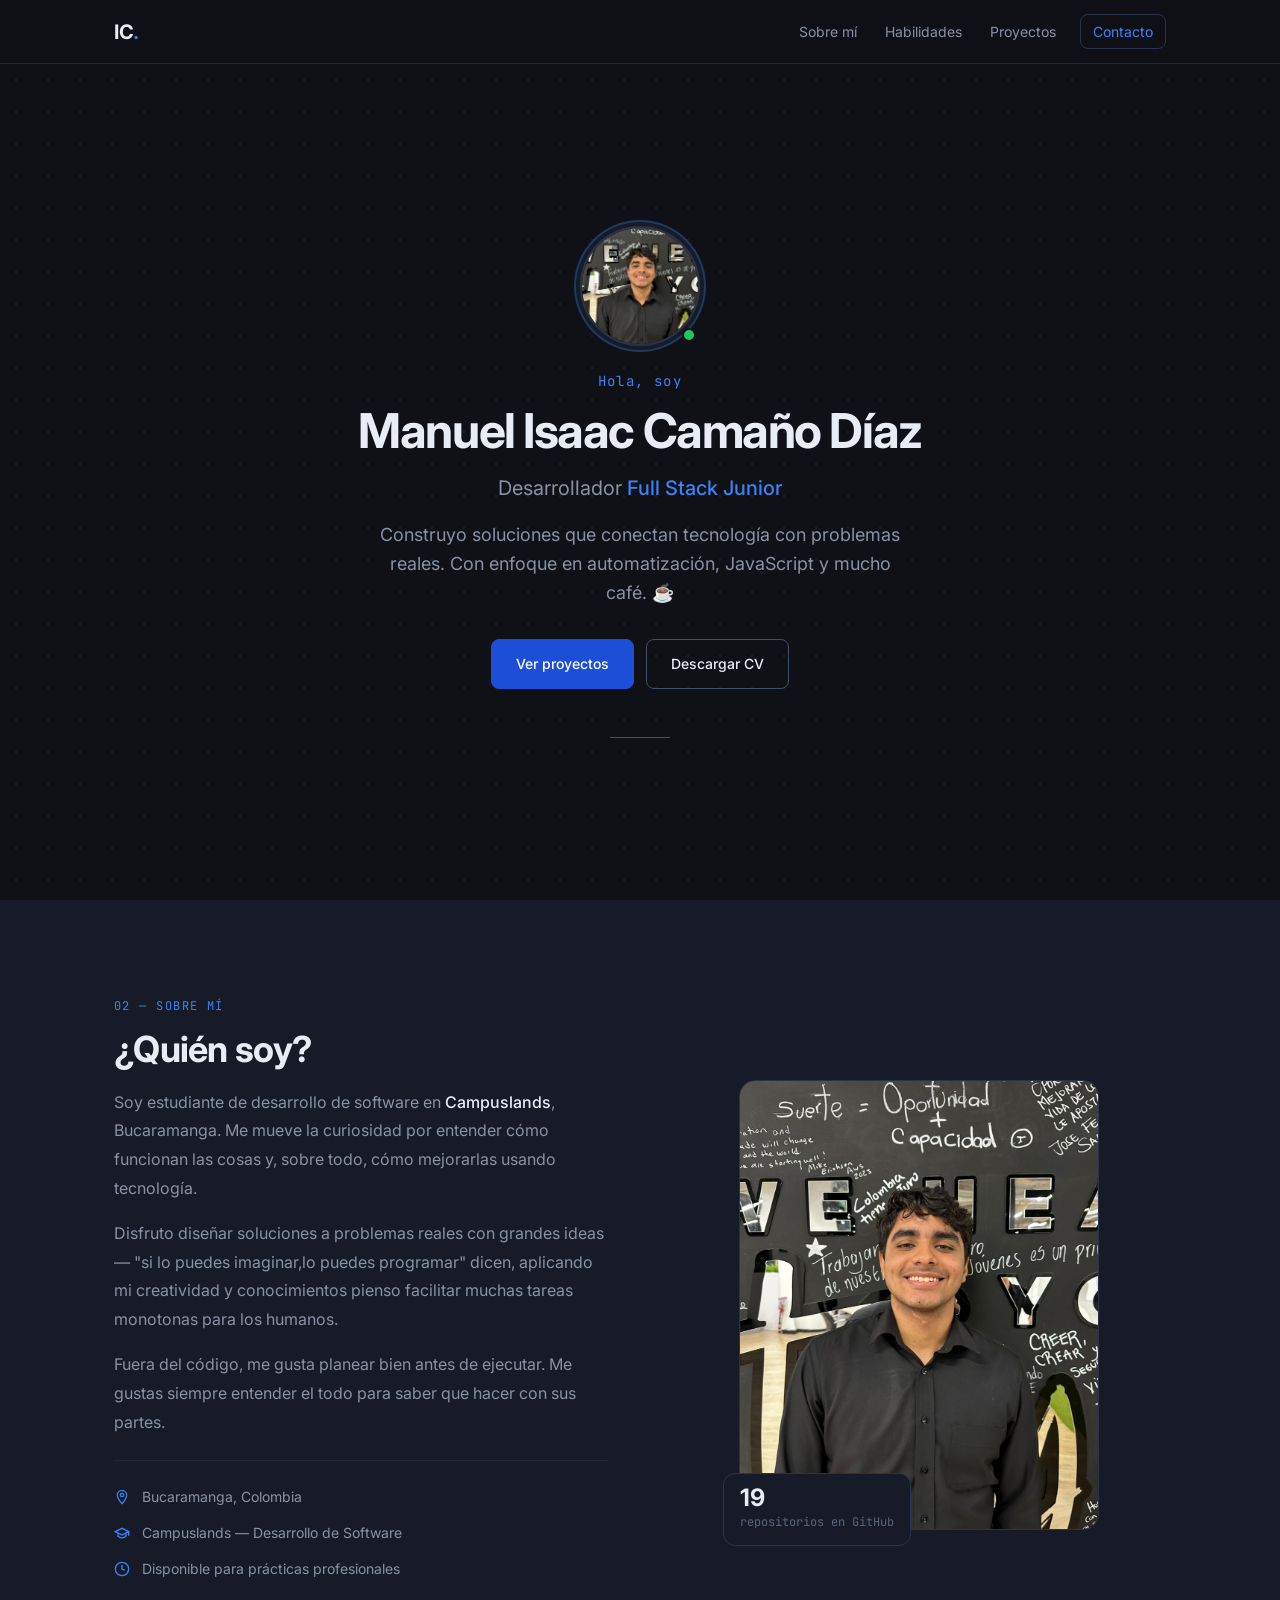
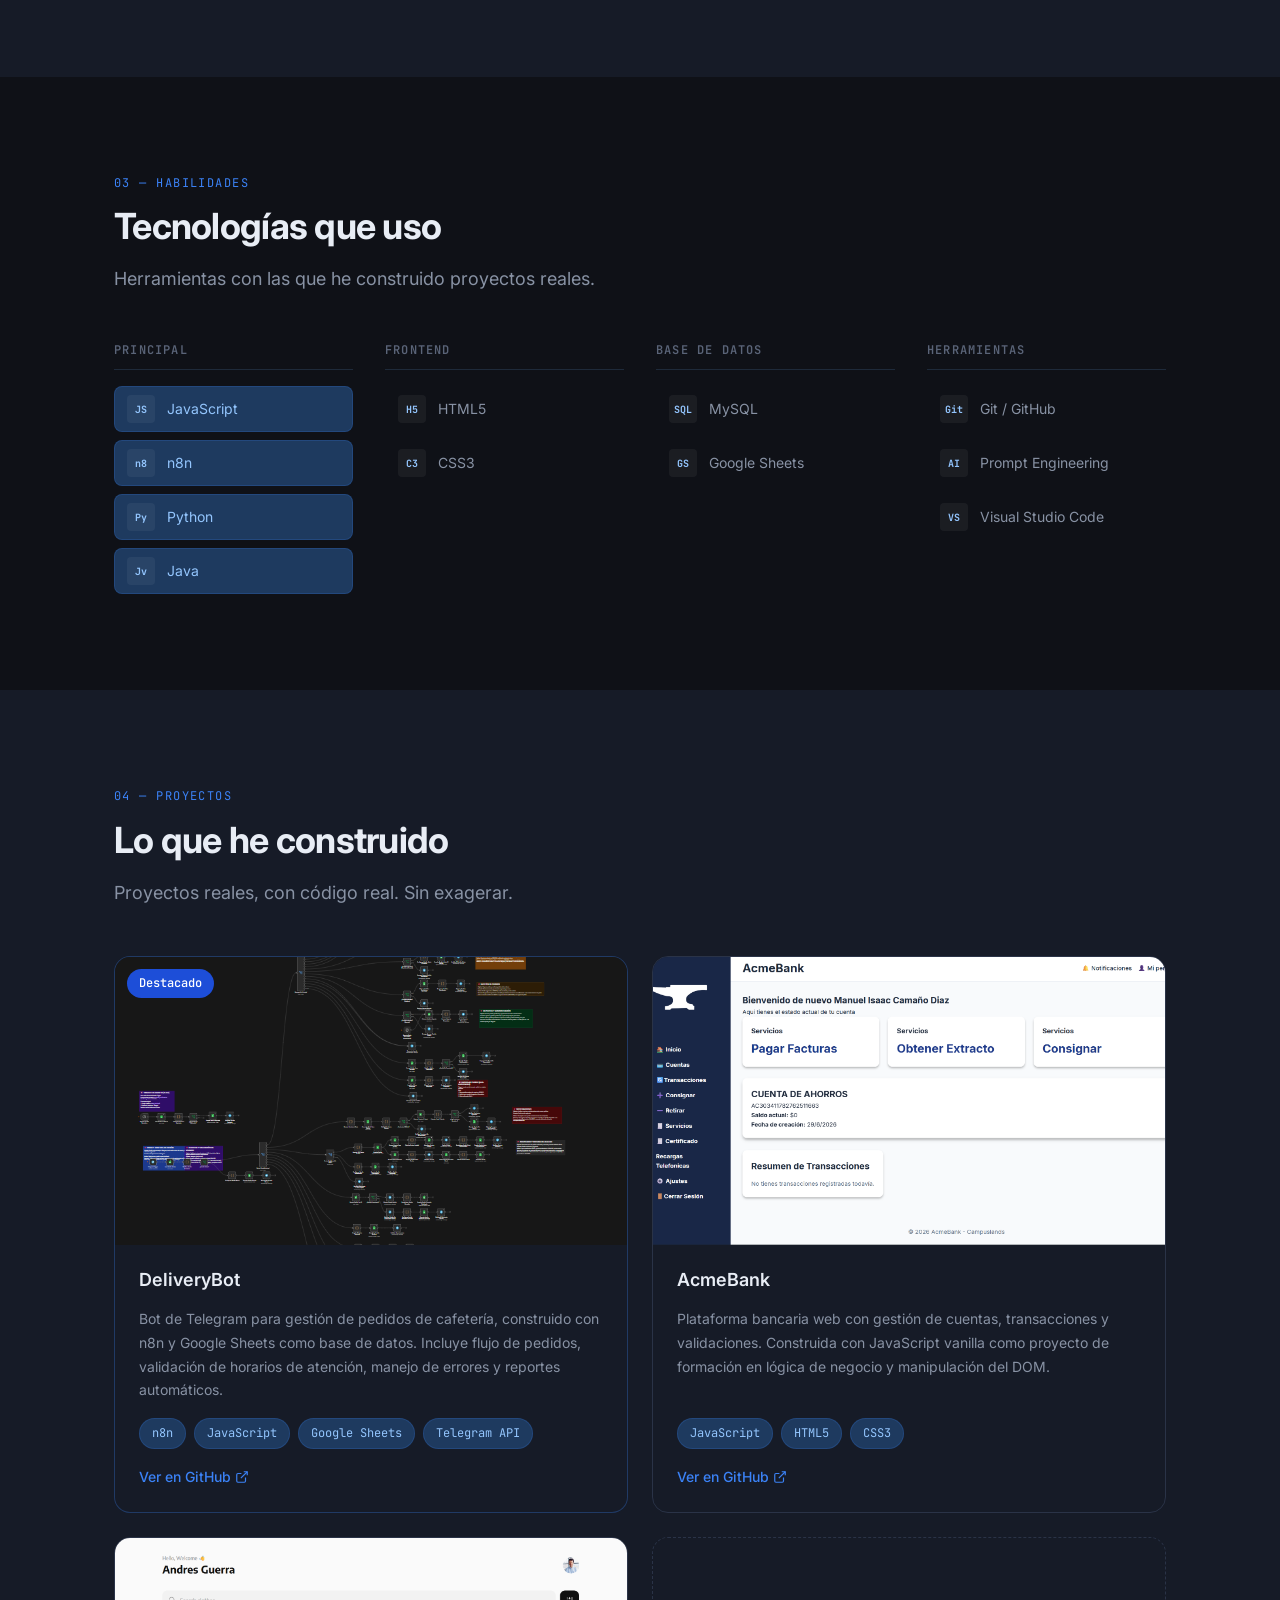
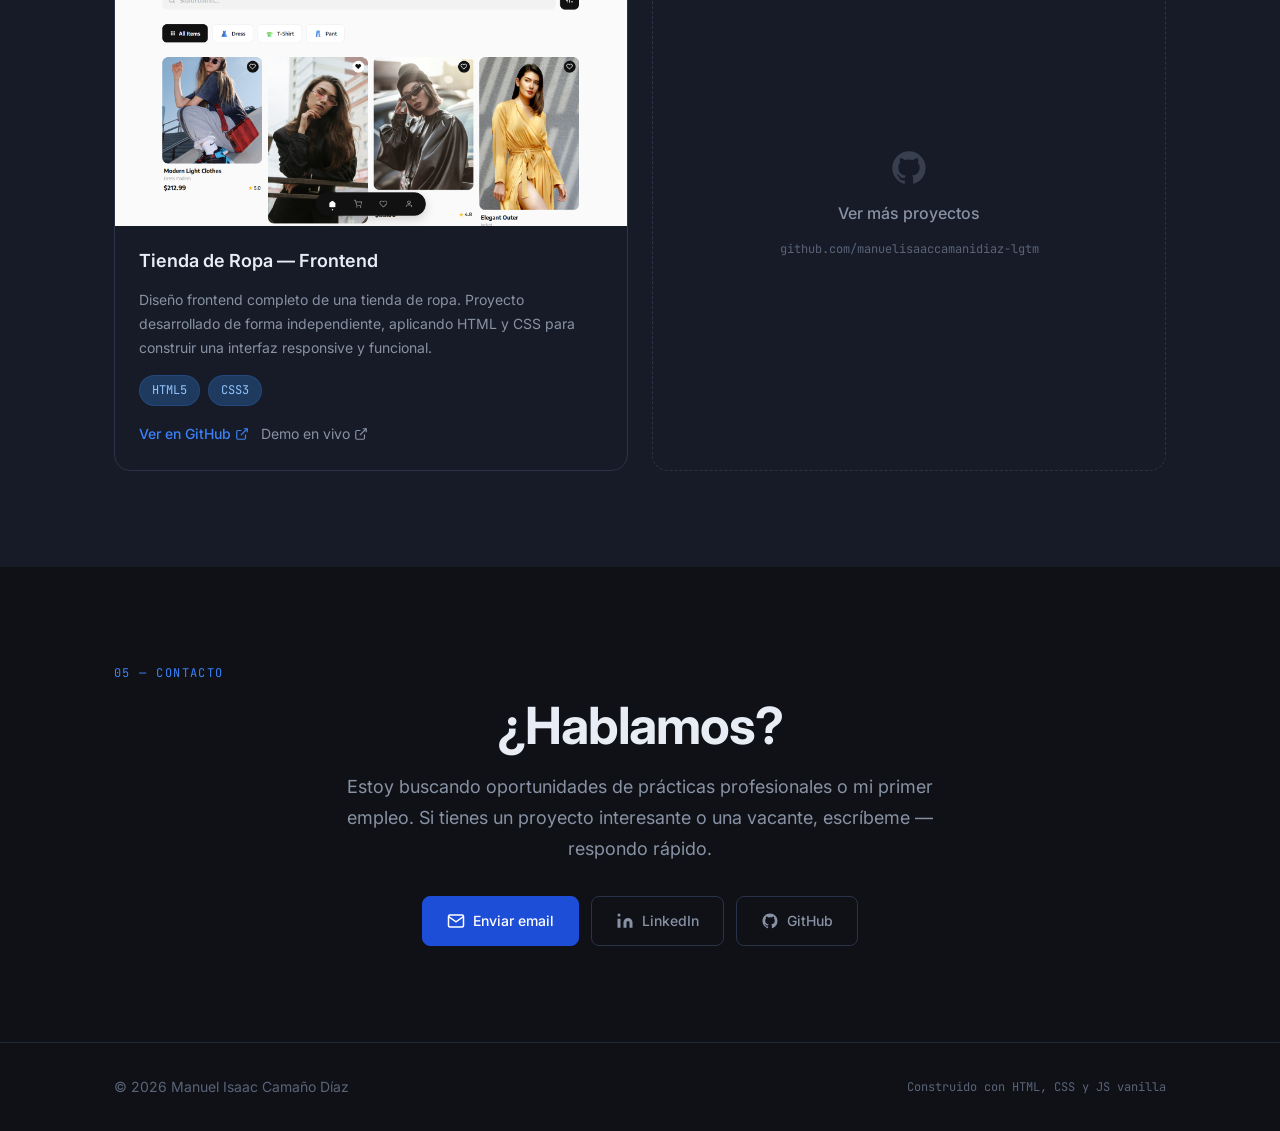
==== index.html @ af513202 "refactor: :art: arregle la estructura para poner el github pages saque todas las carpetas de la carp" ====
<!DOCTYPE html>
<html lang="es">

<head>
  <meta charset="UTF-8" />
  <meta name="viewport" content="width=device-width, initial-scale=1.0" />

  <!-- ============================================================
    SEO BÁSICO — Ayuda a que Google te encuentre y muestre bien
    📝 REEMPLAZA: ajusta título, descripción y palabras clave
  ============================================================ -->
  <title>Manuel Isaac Camaño Díaz — Desarrollador Full Stack Junior</title>
  <meta name="description" content="Portafolio de Manuel Isaac Camaño Díaz, desarrollador Full Stack Junior con enfoque en automatización, JavaScript y n8n." />
  <meta name="keywords" content="desarrollador, full stack, junior, javascript, n8n, python, automatización, Colombia" />
  <meta name="author" content="Manuel Isaac Camaño Díaz" />

  <!-- ============================================================
    OPEN GRAPH — Cómo se ve el enlace cuando lo compartes en
    LinkedIn, WhatsApp, Twitter, etc.
    📸 REEMPLAZA: sube una imagen de 1200x630px a assets/img/
  ============================================================ -->
  <meta property="og:title" content="Manuel Isaac Camaño Díaz — Desarrollador Full Stack Junior" />
  <meta property="og:description" content="Portafolio de Isaac Camaño, desarrollador con enfoque en automatización e IA." />
  <meta property="og:image" content="assets/img/og-preview.jpg" />
  <meta property="og:type" content="website" />

  <!-- ============================================================
    TIPOGRAFÍAS — Se cargan desde Google Fonts (requiere internet)
    Inter: tipografía principal limpia y moderna
    JetBrains Mono: para etiquetas de tecnologías y código
  ============================================================ -->
  <link rel="preconnect" href="https://fonts.googleapis.com" />
  <link rel="preconnect" href="https://fonts.gstatic.com" crossorigin />
  <link
    href="https://fonts.googleapis.com/css2?family=Inter:wght@400;500;600&family=JetBrains+Mono:wght@400;500&display=swap"
    rel="stylesheet"
  />

  <!-- Hoja de estilos principal (se crea en la Etapa 5) -->
  <link rel="stylesheet" href="css/styles.css" />

  <!-- ============================================================
    FAVICON — El ícono pequeño que aparece en la pestaña
    📸 REEMPLAZA: crea un favicon en https://favicon.io/
  ============================================================ -->
  <link rel="icon" type="image/png" href="assets/img/favicon.ico" />
</head>

<body>

  <!-- ============================================================
    NAVEGACIÓN PRINCIPAL
    - Fija en la parte superior mientras el usuario hace scroll
    - Logo con tus iniciales + enlaces a cada sección
    - El botón "Contacto" resalta en azul para llamar la atención
  ============================================================ -->
  <header class="navbar" role="banner">
    <nav class="navbar__inner" aria-label="Navegación principal">

      <!-- Logo: tus iniciales como marca personal -->
      <a href="#inicio" class="navbar__logo" aria-label="Volver al inicio">
        IC<span class="navbar__logo-dot">.</span>
      </a>

      <!-- Botón hamburguesa — visible solo en móvil -->
      <button
        class="navbar__toggle"
        aria-label="Abrir menú de navegación"
        aria-expanded="false"
        aria-controls="navbar-menu"
      >
        <span class="navbar__toggle-bar"></span>
        <span class="navbar__toggle-bar"></span>
        <span class="navbar__toggle-bar"></span>
      </button>

      <!-- Menú de navegación -->
      <ul class="navbar__menu" id="navbar-menu" role="list">
        <li><a href="#sobre-mi" class="navbar__link">Sobre mí</a></li>
        <li><a href="#habilidades" class="navbar__link">Habilidades</a></li>
        <li><a href="#proyectos" class="navbar__link">Proyectos</a></li>
        <li>
          <!-- Botón de contacto destacado -->
          <a href="#contacto" class="navbar__link navbar__link--cta">Contacto</a>
        </li>
      </ul>

    </nav>
  </header>

  <!-- ============================================================
    CONTENIDO PRINCIPAL
  ============================================================ -->
  <main id="inicio">

    <!-- ==========================================================
      SECCIÓN 1: HERO
      Primera impresión — el reclutador decide aquí si sigue leyendo
      Contiene: foto, nombre, rol, descripción breve y botones CTA
    ========================================================== -->
    <section class="hero" id="hero" aria-label="Presentación">
      <div class="container">

        <!-- Detalle decorativo de fondo (punto de grilla) -->
        <div class="hero__bg-grid" aria-hidden="true"></div>

        <div class="hero__content">

          <!-- Foto de perfil
               📸 REEMPLAZA: pon tu foto en assets/img/foto-perfil.jpg
               Recomendado: cuadrada, fondo neutro, mínimo 400x400px -->
          <div class="hero__avatar-wrapper">
            <img
              src="assets/img/foto-perfil.jpg"
              alt="Foto de perfil de Manuel Isaac Camaño Díaz"
              class="hero__avatar"
              width="120"
              height="120"
            />
            <!-- Indicador de disponibilidad (punto verde animado) -->
            <span class="hero__status" aria-label="Disponible para oportunidades"></span>
          </div>

          <!-- Saludo y nombre -->
          <p class="hero__greeting">Hola, soy</p>
          <h1 class="hero__name">Manuel Isaac Camaño Díaz</h1>

          <!-- Rol profesional con texto que cambia (animado en JS) -->
          <p class="hero__role">
            Desarrollador
            <!-- El span es el texto que rotará con JavaScript -->
            <span class="hero__role-highlight" id="role-text">Full Stack Junior</span>
          </p>

          <!-- Descripción breve — tu propuesta de valor en 2 líneas
               📝 REEMPLAZA: ajusta si quieres cambiar el mensaje -->
          <p class="hero__description">
            Construyo soluciones que conectan tecnología con problemas reales.
            Con enfoque en automatización, JavaScript y mucho café. ☕
          </p>

          <!-- Botones de acción principales -->
          <div class="hero__actions">

            <!-- CTA principal: lleva a la sección de proyectos -->
            <a href="#proyectos" class="btn btn--primary">
              Ver proyectos
            </a>

            <!-- CTA secundario: descarga el CV
                 📄 REEMPLAZA: exporta tu CV como PDF y ponlo en assets/cv/
                 Puedes crearlo gratis en https://www.canva.com/ -->
            <a
              href="assets/cv/isaac-camano-cv.pdf"
              class="btn btn--secondary"
              download
              aria-label="Descargar CV de Isaac Camaño en formato PDF"
            >
              Descargar CV
            </a>

          </div>

          <!-- Línea decorativa sutil debajo de los botones -->
          <div class="hero__divider" aria-hidden="true"></div>

        </div>

      </div>
    </section>

    <!-- ==========================================================
      SECCIÓN 2: SOBRE MÍ
      El humano detrás del código — breve, auténtico y sin exagerar
    ========================================================== -->
    <section class="section about" id="sobre-mi" aria-labelledby="about-title">
      <div class="container">

        <!-- Etiqueta de sección (número + nombre) -->
        <div class="section__eyebrow" aria-hidden="true">02 — sobre mí</div>

        <div class="about__grid">

          <!-- Columna izquierda: texto -->
          <div class="about__text">
            <h2 class="section__title" id="about-title">¿Quién soy?</h2>

            <!-- 📝 REEMPLAZA: escribe tu presentación personal aquí
                 Consejo: sé auténtico, no uses frases genéricas como
                 "apasionado por la tecnología". Cuenta algo real. -->
            <p class="about__paragraph">
              Soy estudiante de desarrollo de software en
              <strong>Campuslands</strong>, Bucaramanga. Me mueve la curiosidad
              por entender cómo funcionan las cosas y, sobre todo, cómo
              mejorarlas usando tecnología.
            </p>

            <p class="about__paragraph">
              Disfruto diseñar soluciones a problemas reales con 
              grandes ideas — "si lo puedes imaginar,lo puedes programar" dicen,
              aplicando mi creatividad y conocimientos pienso facilitar 
              muchas tareas monotonas para los humanos.
            </p>

            <p class="about__paragraph">
              Fuera del código, me gusta planear bien antes de ejecutar.
              Me gustas siempre entender el todo para saber que hacer con sus partes.
            </p>

            <!-- Datos rápidos: información visual y escaneable -->
            <ul class="about__facts" role="list" aria-label="Datos rápidos">
              <li class="about__fact">
                <!-- Ícono SVG inline: ubicación -->
                <svg width="16" height="16" viewBox="0 0 24 24" fill="none" stroke="currentColor" stroke-width="2" aria-hidden="true">
                  <path d="M12 2C8.13 2 5 5.13 5 9c0 5.25 7 13 7 13s7-7.75 7-13c0-3.87-3.13-7-7-7z"/>
                  <circle cx="12" cy="9" r="2.5"/>
                </svg>
                Bucaramanga, Colombia
              </li>
              <li class="about__fact">
                <!-- Ícono SVG inline: educación -->
                <svg width="16" height="16" viewBox="0 0 24 24" fill="none" stroke="currentColor" stroke-width="2" aria-hidden="true">
                  <path d="M22 10v6M2 10l10-5 10 5-10 5z"/>
                  <path d="M6 12v5c3 3 9 3 12 0v-5"/>
                </svg>
                Campuslands — Desarrollo de Software
              </li>
              <li class="about__fact">
                <!-- Ícono SVG inline: disponibilidad -->
                <svg width="16" height="16" viewBox="0 0 24 24" fill="none" stroke="currentColor" stroke-width="2" aria-hidden="true">
                  <circle cx="12" cy="12" r="10"/>
                  <path d="M12 6v6l4 2"/>
                </svg>
                Disponible para prácticas profesionales
              </li>
            </ul>
          </div>

          <!-- Columna derecha: imagen/detalle visual
               📸 REEMPLAZA (opcional): puedes poner una segunda foto
               o dejarlo como espacio decorativo con CSS -->
          <div class="about__visual" aria-hidden="true">
            <div class="about__image-frame">
              <img
                src="assets/img/foto-perfil.jpg"
                alt=""
                class="about__image"
                aria-hidden="true"
              />
              <!-- Tarjeta flotante con una stat -->
              <div class="about__stat-card">
                <span class="about__stat-number">19</span>
                <span class="about__stat-label">repositorios en GitHub</span>
              </div>
            </div>
          </div>

        </div>
      </div>
    </section>

    <!-- ==========================================================
      SECCIÓN 3: HABILIDADES
      Tecnologías que realmente has usado — sin barra de progreso,
      sin mentiras, con contexto de dónde las aplicaste
    ========================================================== -->
    <section class="section skills" id="habilidades" aria-labelledby="skills-title">
      <div class="container">

        <div class="section__eyebrow" aria-hidden="true">03 — habilidades</div>
        <h2 class="section__title" id="skills-title">Tecnologías que uso</h2>
        <p class="section__subtitle">
          Herramientas con las que he construido proyectos reales.
        </p>

        <!-- Categorías de habilidades -->
        <div class="skills__categories">

          <!-- Categoría: Principal / Más usadas -->
          <div class="skills__category">
            <h3 class="skills__category-title">Principal</h3>
            <ul class="skills__list" role="list">
              <li class="skills__item skills__item--primary">
                <span class="skills__icon" aria-hidden="true">JS</span>
                JavaScript
              </li>
              <li class="skills__item skills__item--primary">
                <span class="skills__icon" aria-hidden="true">n8</span>
                n8n
              </li>
              <li class="skills__item skills__item--primary">
                <span class="skills__icon" aria-hidden="true">Py</span>
                Python
              </li>
              <li class="skills__item skills__item--primary">
                <span class="skills__icon" aria-hidden="true">Jv</span>
                Java
              </li>
            </ul>
          </div>

          <!-- Categoría: Frontend -->
          <div class="skills__category">
            <h3 class="skills__category-title">Frontend</h3>
            <ul class="skills__list" role="list">
              <li class="skills__item">
                <span class="skills__icon" aria-hidden="true">H5</span>
                HTML5
              </li>
              <li class="skills__item">
                <span class="skills__icon" aria-hidden="true">C3</span>
                CSS3
              </li>
            </ul>
          </div>

          <!-- Categoría: Base de datos -->
          <div class="skills__category">
            <h3 class="skills__category-title">Base de datos</h3>
            <ul class="skills__list" role="list">
              <li class="skills__item">
                <span class="skills__icon" aria-hidden="true">SQL</span>
                MySQL
              </li>
              <li class="skills__item">
                <span class="skills__icon" aria-hidden="true">GS</span>
                Google Sheets
              </li>
            </ul>
          </div>

          <!-- Categoría: Herramientas -->
          <div class="skills__category">
            <h3 class="skills__category-title">Herramientas</h3>
            <ul class="skills__list" role="list">
              <li class="skills__item">
                <span class="skills__icon" aria-hidden="true">Git</span>
                Git / GitHub
              </li>
              <li class="skills__item">
                <span class="skills__icon" aria-hidden="true">AI</span>
                Prompt Engineering
              </li>
              <li class="skills__item">
                <span class="skills__icon" aria-hidden="true">VS</span>
                Visual Studio Code
              </li>
            </ul>
          </div>

        </div>
      </div>
    </section>

    <!-- ==========================================================
      SECCIÓN 4: PROYECTOS
      La sección más importante — aquí demuestras lo que sabes hacer
      Cada tarjeta tiene: imagen, título, descripción, tags y links
    ========================================================== -->
    <section class="section projects" id="proyectos" aria-labelledby="projects-title">
      <div class="container">

        <div class="section__eyebrow" aria-hidden="true">04 — proyectos</div>
        <h2 class="section__title" id="projects-title">Lo que he construido</h2>
        <p class="section__subtitle">
          Proyectos reales, con código real. Sin exagerar.
        </p>

        <div class="projects__grid">

          <!-- ====================================================
            PROYECTO 1: DeliveryBot (DESTACADO — va primero)
          ==================================================== -->
          <article class="project-card project-card--featured" aria-label="Proyecto DeliveryBot">

            <!-- Imagen del proyecto
                 📸 REEMPLAZA: haz una captura de pantalla del bot
                 o del workflow en n8n y ponla en assets/img/ -->
            <div class="project-card__image-wrapper">
              <img
                src="assets/img/proyecto-deliverybot.jpg"
                alt="Captura de pantalla del workflow de DeliveryBot en n8n"
                class="project-card__image"
                loading="lazy"
              />
              <!-- Badge de proyecto destacado -->
              <span class="project-card__badge">Destacado</span>
            </div>

            <div class="project-card__body">

              <h3 class="project-card__title">DeliveryBot</h3>

              <!-- 📝 REEMPLAZA si quieres cambiar la descripción -->
              <p class="project-card__description">
                Bot de Telegram para gestión de pedidos de cafetería, construido
                con n8n y Google Sheets como base de datos. Incluye flujo de
                pedidos, validación de horarios de atención, manejo de errores
                y reportes automáticos.
              </p>

              <!-- Tecnologías usadas en este proyecto -->
              <ul class="project-card__tags" role="list" aria-label="Tecnologías usadas">
                <li class="project-card__tag">n8n</li>
                <li class="project-card__tag">JavaScript</li>
                <li class="project-card__tag">Google Sheets</li>
                <li class="project-card__tag">Telegram API</li>
              </ul>

              <!-- Links del proyecto -->
              <div class="project-card__links">
                <!-- 🔗 REEMPLAZA: pon la URL exacta de tu repo -->
                <a
                  href="https://github.com/manuelisaaccamanidiaz-lgtm/Proyecto_DeliveryBot_CamanoDiazManuelIsaac.git"
                  class="project-card__link project-card__link--primary"
                  target="_blank"
                  rel="noopener noreferrer"
                  aria-label="Ver código de DeliveryBot en GitHub"
                >
                  Ver en GitHub
                  <!-- Ícono de enlace externo -->
                  <svg width="14" height="14" viewBox="0 0 24 24" fill="none" stroke="currentColor" stroke-width="2" aria-hidden="true">
                    <path d="M18 13v6a2 2 0 01-2 2H5a2 2 0 01-2-2V8a2 2 0 012-2h6"/>
                    <polyline points="15 3 21 3 21 9"/>
                    <line x1="10" y1="14" x2="21" y2="3"/>
                  </svg>
                </a>
              </div>

            </div>
          </article>

          <!-- ====================================================
            PROYECTO 2: AcmeBank
          ==================================================== -->
          <article class="project-card" aria-label="Proyecto AcmeBank">

            <div class="project-card__image-wrapper">
              <!-- 📸 REEMPLAZA: captura de pantalla de la plataforma -->
              <img
                src="assets/img/proyecto-acmebank.jpg"
                alt="Captura de pantalla de la plataforma bancaria AcmeBank"
                class="project-card__image"
                loading="lazy"
              />
            </div>

            <div class="project-card__body">

              <h3 class="project-card__title">AcmeBank</h3>

              <!-- 📝 REEMPLAZA: ajusta la descripción con más detalles reales -->
              <p class="project-card__description">
                Plataforma bancaria web con gestión de cuentas, transacciones
                y validaciones. Construida con JavaScript vanilla como proyecto
                de formación en lógica de negocio y manipulación del DOM.
              </p>

              <ul class="project-card__tags" role="list" aria-label="Tecnologías usadas">
                <li class="project-card__tag">JavaScript</li>
                <li class="project-card__tag">HTML5</li>
                <li class="project-card__tag">CSS3</li>
              </ul>

              <div class="project-card__links">
                <!-- 🔗 REEMPLAZA: URL exacta del repo de AcmeBank -->
                <a
                  href="https://github.com/manuelisaaccamanidiaz-lgtm/AcmeBank.git"
                  class="project-card__link project-card__link--primary"
                  target="_blank"
                  rel="noopener noreferrer"
                  aria-label="Ver código de AcmeBank en GitHub"
                >
                  Ver en GitHub
                  <svg width="14" height="14" viewBox="0 0 24 24" fill="none" stroke="currentColor" stroke-width="2" aria-hidden="true">
                    <path d="M18 13v6a2 2 0 01-2 2H5a2 2 0 01-2-2V8a2 2 0 012-2h6"/>
                    <polyline points="15 3 21 3 21 9"/>
                    <line x1="10" y1="14" x2="21" y2="3"/>
                  </svg>
                </a>
              </div>

            </div>
          </article>

          <!-- ====================================================
            PROYECTO 3: Tienda de Ropa (Frontend)
          ==================================================== -->
          <article class="project-card" aria-label="Proyecto tienda de ropa">

            <div class="project-card__image-wrapper">
              <!-- 📸 REEMPLAZA: captura de la tienda -->
              <img
                src="assets/img/proyecto-tienda.jpg"
                alt="Captura de pantalla del frontend de tienda de ropa"
                class="project-card__image"
                loading="lazy"
              />
            </div>

            <div class="project-card__body">

              <h3 class="project-card__title">Tienda de Ropa — Frontend</h3>

              <!-- 📝 REEMPLAZA si quieres agregar más detalle -->
              <p class="project-card__description">
                Diseño frontend completo de una tienda de ropa. Proyecto
                desarrollado de forma independiente, aplicando HTML y CSS
                para construir una interfaz responsive y funcional.
              </p>

              <ul class="project-card__tags" role="list" aria-label="Tecnologías usadas">
                <li class="project-card__tag">HTML5</li>
                <li class="project-card__tag">CSS3</li>
              </ul>

              <div class="project-card__links">
                <!-- 🔗 REEMPLAZA: URL del repo -->
                <a
                  href="https://github.com/manuelisaaccamanidiaz-lgtm/Frontend_de_una_tienda_de_ropa.git"
                  class="project-card__link project-card__link--primary"
                  target="_blank"
                  rel="noopener noreferrer"
                  aria-label="Ver código de la tienda en GitHub"
                >
                  Ver en GitHub
                  <svg width="14" height="14" viewBox="0 0 24 24" fill="none" stroke="currentColor" stroke-width="2" aria-hidden="true">
                    <path d="M18 13v6a2 2 0 01-2 2H5a2 2 0 01-2-2V8a2 2 0 012-2h6"/>
                    <polyline points="15 3 21 3 21 9"/>
                    <line x1="10" y1="14" x2="21" y2="3"/>
                  </svg>
                </a>

                <!-- Si tienes el proyecto desplegado en GitHub Pages:
                     📸 REEMPLAZA con la URL de tu demo en vivo
                     Si no tienes demo, borra este enlace completo -->
                <a
                  href="https://manuelisaaccamanidiaz-lgtm.github.io/tienda-ropa"
                  class="project-card__link"
                  target="_blank"
                  rel="noopener noreferrer"
                  aria-label="Ver demo en vivo de la tienda de ropa"
                >
                  Demo en vivo
                  <svg width="14" height="14" viewBox="0 0 24 24" fill="none" stroke="currentColor" stroke-width="2" aria-hidden="true">
                    <path d="M18 13v6a2 2 0 01-2 2H5a2 2 0 01-2-2V8a2 2 0 012-2h6"/>
                    <polyline points="15 3 21 3 21 9"/>
                    <line x1="10" y1="14" x2="21" y2="3"/>
                  </svg>
                </a>
              </div>

            </div>
          </article>

          <!-- ====================================================
            TARJETA EXTRA: Enlace al perfil de GitHub
            No es un proyecto, es una invitación a ver más
          ==================================================== -->
          <article class="project-card project-card--ghost" aria-label="Ver más proyectos en GitHub">
            <a
              href="https://github.com/manuelisaaccamanidiaz-lgtm"
              target="_blank"
              rel="noopener noreferrer"
              class="project-card__github-link"
              aria-label="Ver todos los repositorios de Isaac en GitHub"
            >
              <!-- Ícono de GitHub en SVG -->
              <svg class="project-card__github-icon" viewBox="0 0 24 24" fill="currentColor" aria-hidden="true">
                <path d="M12 2C6.477 2 2 6.484 2 12.017c0 4.425 2.865 8.18 6.839 9.504.5.092.682-.217.682-.483 0-.237-.008-.868-.013-1.703-2.782.605-3.369-1.343-3.369-1.343-.454-1.158-1.11-1.466-1.11-1.466-.908-.62.069-.608.069-.608 1.003.07 1.531 1.032 1.531 1.032.892 1.53 2.341 1.088 2.91.832.092-.647.35-1.088.636-1.338-2.22-.253-4.555-1.113-4.555-4.951 0-1.093.39-1.988 1.029-2.688-.103-.253-.446-1.272.098-2.65 0 0 .84-.27 2.75 1.026A9.564 9.564 0 0112 6.844c.85.004 1.705.115 2.504.337 1.909-1.296 2.747-1.027 2.747-1.027.546 1.379.202 2.398.1 2.651.64.7 1.028 1.595 1.028 2.688 0 3.848-2.339 4.695-4.566 4.943.359.309.678.92.678 1.855 0 1.338-.012 2.419-.012 2.747 0 .268.18.58.688.482A10.019 10.019 0 0022 12.017C22 6.484 17.522 2 12 2z"/>
              </svg>
              <span class="project-card__github-text">Ver más proyectos</span>
              <span class="project-card__github-sub">github.com/manuelisaaccamanidiaz-lgtm</span>
            </a>
          </article>

        </div>
      </div>
    </section>

    <!-- ==========================================================
      SECCIÓN 5: CONTACTO
      La meta del reclutador — fácil de encontrar, fácil de usar
    ========================================================== -->
    <section class="section contact" id="contacto" aria-labelledby="contact-title">
      <div class="container">

        <div class="section__eyebrow" aria-hidden="true">05 — contacto</div>

        <div class="contact__inner">

          <h2 class="section__title contact__title" id="contact-title">
            ¿Hablamos?
          </h2>

          <!-- 📝 REEMPLAZA: ajusta el mensaje si quieres -->
          <p class="contact__description">
            Estoy buscando oportunidades de prácticas profesionales o mi
            primer empleo. Si tienes un proyecto interesante o una vacante,
            escríbeme — respondo rápido.
          </p>

          <!-- Links de contacto -->
          <div class="contact__links">

            <!-- Email — CTA principal
                 📧 REEMPLAZA: pon tu correo real aquí -->
            <a
              href="mailto:manuelisaaccamanidiaz@gmail.com"
              class="contact__btn contact__btn--primary"
              aria-label="Enviar correo a Isaac Camaño"
            >
              <!-- Ícono de email -->
              <svg width="18" height="18" viewBox="0 0 24 24" fill="none" stroke="currentColor" stroke-width="2" aria-hidden="true">
                <path d="M4 4h16c1.1 0 2 .9 2 2v12c0 1.1-.9 2-2 2H4c-1.1 0-2-.9-2-2V6c0-1.1.9-2 2-2z"/>
                <polyline points="22,6 12,13 2,6"/>
              </svg>
              Enviar email
            </a>

            <!-- LinkedIn
                 🔗 REEMPLAZA: pon la URL de tu perfil de LinkedIn
                 Si no tienes LinkedIn aún, borra este bloque completo -->
            <a
              href="www.linkedin.com/in/manuel-isaac-camani-diaz-707006305"
              class="contact__btn"
              target="_blank"
              rel="noopener noreferrer"
              aria-label="Ver perfil de LinkedIn de Isaac Camaño"
            >
              <!-- Ícono de LinkedIn en SVG -->
              <svg width="18" height="18" viewBox="0 0 24 24" fill="currentColor" aria-hidden="true">
                <path d="M16 8a6 6 0 016 6v7h-4v-7a2 2 0 00-2-2 2 2 0 00-2 2v7h-4v-7a6 6 0 016-6z"/>
                <rect x="2" y="9" width="4" height="12"/>
                <circle cx="4" cy="4" r="2"/>
              </svg>
              LinkedIn
            </a>

            <!-- GitHub -->
            <a
              href="https://github.com/manuelisaaccamanidiaz-lgtm"
              class="contact__btn"
              target="_blank"
              rel="noopener noreferrer"
              aria-label="Ver perfil de GitHub de Isaac Camaño"
            >
              <!-- Ícono de GitHub en SVG -->
              <svg width="18" height="18" viewBox="0 0 24 24" fill="currentColor" aria-hidden="true">
                <path d="M12 2C6.477 2 2 6.484 2 12.017c0 4.425 2.865 8.18 6.839 9.504.5.092.682-.217.682-.483 0-.237-.008-.868-.013-1.703-2.782.605-3.369-1.343-3.369-1.343-.454-1.158-1.11-1.466-1.11-1.466-.908-.62.069-.608.069-.608 1.003.07 1.531 1.032 1.531 1.032.892 1.53 2.341 1.088 2.91.832.092-.647.35-1.088.636-1.338-2.22-.253-4.555-1.113-4.555-4.951 0-1.093.39-1.988 1.029-2.688-.103-.253-.446-1.272.098-2.65 0 0 .84-.27 2.75 1.026A9.564 9.564 0 0112 6.844c.85.004 1.705.115 2.504.337 1.909-1.296 2.747-1.027 2.747-1.027.546 1.379.202 2.398.1 2.651.64.7 1.028 1.595 1.028 2.688 0 3.848-2.339 4.695-4.566 4.943.359.309.678.92.678 1.855 0 1.338-.012 2.419-.012 2.747 0 .268.18.58.688.482A10.019 10.019 0 0022 12.017C22 6.484 17.522 2 12 2z"/>
              </svg>
              GitHub
            </a>

          </div>
        </div>
      </div>
    </section>

  </main>

  <!-- ============================================================
    FOOTER
    Parte inferior de la página — simple y limpio
  ============================================================ -->
  <footer class="footer" role="contentinfo">
    <div class="container footer__inner">

      <!-- Crédito -->
      <!-- 📝 REEMPLAZA: cambia el año si es necesario -->
      <p class="footer__text">
        © 2026 Manuel Isaac Camaño Díaz
      </p>

      <!-- Nota de tecnología usada (opcional, muéstrate como dev) -->
      <p class="footer__text footer__text--muted">
        Construido con HTML, CSS y JS vanilla
      </p>

    </div>
  </footer>

  <!-- ============================================================
    JAVASCRIPT
    El archivo JS se carga al final del body para no bloquear
    la renderización de la página (buena práctica de rendimiento)
  ============================================================ -->
  <script src="js/main.js"></script>

</body>
</html>
---- css/styles.css ----
/* ================================================================
   PORTAFOLIO — Manuel Isaac Camaño Díaz
   Archivo: css/styles.css
   
   ÍNDICE:
   1.  Variables CSS
   2.  Reset y base
   3.  Tipografía global
   4.  Utilidades y botones
   5.  Navbar
   6.  Hero
   7.  Secciones (estructura común)
   8.  Sobre mí
   9.  Habilidades
   10. Proyectos
   11. Contacto
   12. Footer
   13. Animaciones
   14. Responsive
================================================================ */


/* ================================================================
   1. VARIABLES CSS — Sistema de diseño centralizado
   Si quieres cambiar el azul principal, solo cambia --accent-primary
   y se actualiza en todo el sitio automáticamente.
================================================================ */
:root {
  /* Fondos */
  --bg-primary:    #0f1117;
  --bg-secondary:  #161b27;
  --bg-tertiary:   #1c2333;

  /* Bordes */
  --border-default: #2a3347;
  --border-subtle:  #1e2a3a;
  --border-strong:  #3d4f6b;

  /* Texto */
  --text-primary:   #e8edf5;
  --text-secondary: #8892a4;
  --text-muted:     #5a6478;

  /* Acento azul rey */
  --accent-primary: #1d4ed8;
  --accent-hover:   #2563eb;
  --accent-bright:  #3b82f6;
  --accent-subtle:  #1e3a5f;
  --accent-text:    #93c5fd;

  /* Tipografías */
  --font-sans: 'Inter', -apple-system, BlinkMacSystemFont, sans-serif;
  --font-mono: 'JetBrains Mono', 'Fira Code', monospace;

  /* Escala tipográfica */
  --text-xs:   0.75rem;
  --text-sm:   0.875rem;
  --text-base: 1rem;
  --text-lg:   1.125rem;
  --text-xl:   1.25rem;
  --text-2xl:  1.5rem;
  --text-3xl:  1.875rem;
  --text-4xl:  2.25rem;
  --text-5xl:  3rem;

  /* Espaciado */
  --space-1:  0.25rem;
  --space-2:  0.5rem;
  --space-3:  0.75rem;
  --space-4:  1rem;
  --space-6:  1.5rem;
  --space-8:  2rem;
  --space-12: 3rem;
  --space-16: 4rem;
  --space-20: 5rem;
  --space-24: 6rem;

  /* Bordes redondeados */
  --radius-sm:   4px;
  --radius-md:   8px;
  --radius-lg:   12px;
  --radius-xl:   16px;
  --radius-full: 9999px;

  /* Transiciones */
  --transition-fast: 150ms ease;
  --transition-base: 250ms ease;
  --transition-slow: 400ms ease;

  /* Layout */
  --container-max: 1100px;
  --container-pad: var(--space-6);
  --navbar-height: 64px;
}


/* ================================================================
   2. RESET Y BASE
   Elimina estilos por defecto del navegador para consistencia.
================================================================ */
*,
*::before,
*::after {
  box-sizing: border-box;
  margin: 0;
  padding: 0;
}

/* Scroll suave al navegar entre secciones */
html {
  scroll-behavior: smooth;
  scroll-padding-top: var(--navbar-height);
}

body {
  font-family: var(--font-sans);
  font-size: var(--text-base);
  line-height: 1.7;
  color: var(--text-primary);
  background-color: var(--bg-primary);
  overflow-x: hidden;
  -webkit-font-smoothing: antialiased;
  -moz-osx-font-smoothing: grayscale;
}

img {
  max-width: 100%;
  height: auto;
  display: block;
}

a {
  color: inherit;
  text-decoration: none;
}

ul, ol {
  list-style: none;
}

button {
  cursor: pointer;
  border: none;
  background: none;
  font-family: inherit;
}

/* Accesibilidad: respetar preferencia de movimiento reducido */
@media (prefers-reduced-motion: reduce) {
  *, *::before, *::after {
    animation-duration: 0.01ms !important;
    transition-duration: 0.01ms !important;
  }
  html { scroll-behavior: auto; }
}


/* ================================================================
   3. TIPOGRAFÍA GLOBAL
================================================================ */
h1, h2, h3, h4, h5, h6 {
  font-weight: 600;
  line-height: 1.2;
  color: var(--text-primary);
}

p {
  color: var(--text-secondary);
  line-height: 1.7;
}

/* Foco visible para navegación por teclado (accesibilidad) */
:focus-visible {
  outline: 2px solid var(--accent-bright);
  outline-offset: 3px;
  border-radius: var(--radius-sm);
}


/* ================================================================
   4. UTILIDADES Y BOTONES
================================================================ */

/* Contenedor centrado con ancho máximo */
.container {
  width: 100%;
  max-width: var(--container-max);
  margin: 0 auto;
  padding: 0 var(--container-pad);
}

/* Ocultar visualmente pero mantener accesible para lectores de pantalla */
.sr-only {
  position: absolute;
  width: 1px;
  height: 1px;
  padding: 0;
  margin: -1px;
  overflow: hidden;
  clip: rect(0, 0, 0, 0);
  white-space: nowrap;
  border: 0;
}

/* Estilos base compartidos entre variantes de botón */
.btn {
  display: inline-flex;
  align-items: center;
  gap: var(--space-2);
  padding: var(--space-3) var(--space-6);
  border-radius: var(--radius-md);
  font-size: var(--text-sm);
  font-weight: 500;
  font-family: var(--font-sans);
  transition: background-color var(--transition-fast),
              border-color var(--transition-fast),
              transform var(--transition-fast);
  cursor: pointer;
  border: 1px solid transparent;
  white-space: nowrap;
}

/* Botón primario: azul sólido */
.btn--primary {
  background-color: var(--accent-primary);
  color: #ffffff;
  border-color: var(--accent-primary);
}
.btn--primary:hover {
  background-color: var(--accent-hover);
  border-color: var(--accent-hover);
  transform: translateY(-1px);
}
.btn--primary:active { transform: translateY(0); }

/* Botón secundario: transparente con borde */
.btn--secondary {
  background-color: transparent;
  color: var(--text-primary);
  border-color: var(--border-strong);
}
.btn--secondary:hover {
  background-color: var(--bg-secondary);
  border-color: var(--accent-bright);
  color: var(--accent-bright);
  transform: translateY(-1px);
}
.btn--secondary:active { transform: translateY(0); }


/* ================================================================
   5. NAVBAR — Barra de navegación fija con efecto de vidrio
================================================================ */
.navbar {
  position: fixed;
  top: 0;
  left: 0;
  right: 0;
  z-index: 100;
  height: var(--navbar-height);
  /* Fondo semitransparente con blur — efecto "vidrio esmerilado" */
  background-color: rgba(15, 17, 23, 0.85);
  backdrop-filter: blur(12px);
  -webkit-backdrop-filter: blur(12px);
  border-bottom: 1px solid var(--border-subtle);
}

.navbar__inner {
  display: flex;
  align-items: center;
  justify-content: space-between;
  height: 100%;
  max-width: var(--container-max);
  margin: 0 auto;
  padding: 0 var(--container-pad);
}

/* Logo con iniciales */
.navbar__logo {
  font-size: var(--text-xl);
  font-weight: 700;
  color: var(--text-primary);
  letter-spacing: -0.02em;
  transition: color var(--transition-fast);
}
.navbar__logo-dot { color: var(--accent-bright); }
.navbar__logo:hover { color: var(--accent-bright); }

.navbar__menu {
  display: flex;
  align-items: center;
  gap: var(--space-1);
}

.navbar__link {
  padding: var(--space-2) var(--space-3);
  font-size: var(--text-sm);
  color: var(--text-secondary);
  border-radius: var(--radius-md);
  transition: color var(--transition-fast),
              background-color var(--transition-fast);
}
.navbar__link:hover {
  color: var(--text-primary);
  background-color: var(--bg-secondary);
}

/* Link de contacto estilizado como botón */
.navbar__link--cta {
  color: var(--accent-bright);
  border: 1px solid var(--border-default);
  margin-left: var(--space-2);
}
.navbar__link--cta:hover {
  background-color: var(--accent-subtle);
  border-color: var(--accent-bright);
}

/* Botón hamburguesa — solo visible en móvil */
.navbar__toggle {
  display: none;
  flex-direction: column;
  gap: 5px;
  padding: var(--space-2);
  border-radius: var(--radius-sm);
}
.navbar__toggle-bar {
  display: block;
  width: 22px;
  height: 2px;
  background-color: var(--text-primary);
  border-radius: var(--radius-full);
  transition: transform var(--transition-base), opacity var(--transition-base);
}

/* Animación de la hamburguesa cuando el menú está abierto */
.navbar__toggle[aria-expanded="true"] .navbar__toggle-bar:nth-child(1) {
  transform: translateY(7px) rotate(45deg);
}
.navbar__toggle[aria-expanded="true"] .navbar__toggle-bar:nth-child(2) {
  opacity: 0;
}
.navbar__toggle[aria-expanded="true"] .navbar__toggle-bar:nth-child(3) {
  transform: translateY(-7px) rotate(-45deg);
}


/* ================================================================
   6. HERO — Primera impresión, ocupa toda la pantalla
================================================================ */
.hero {
  min-height: 100vh;
  display: flex;
  align-items: center;
  padding-top: var(--navbar-height);
  position: relative;
  overflow: hidden;
}

/* Patrón de puntos de fondo — textura sutil con CSS puro */
.hero__bg-grid {
  position: absolute;
  inset: 0;
  background-image: radial-gradient(circle, var(--border-default) 1px, transparent 1px);
  background-size: 32px 32px;
  opacity: 0.4;
  pointer-events: none;  /* No interfiere con clics */
}

.hero__content {
  display: flex;
  flex-direction: column;
  align-items: center;
  text-align: center;
  padding: var(--space-20) 0;
  position: relative;
  z-index: 1;
}

/* Foto de perfil con anillo decorativo */
.hero__avatar-wrapper {
  position: relative;
  margin-bottom: var(--space-6);
}
.hero__avatar {
  width: 120px;
  height: 120px;
  border-radius: var(--radius-full);
  object-fit: cover;
  border: 2px solid var(--border-default);
  /* Doble anillo: gris + azul sutil */
  box-shadow: 0 0 0 4px var(--bg-secondary), 0 0 0 6px var(--accent-subtle);
}

/* Punto verde animado de "disponible" */
.hero__status {
  position: absolute;
  bottom: 4px;
  right: 4px;
  width: 14px;
  height: 14px;
  background-color: #22c55e;
  border-radius: var(--radius-full);
  border: 2px solid var(--bg-primary);
  animation: pulse-status 2s infinite;
}

.hero__greeting {
  font-size: var(--text-sm);
  color: var(--accent-bright);
  font-family: var(--font-mono);
  letter-spacing: 0.1em;
  margin-bottom: var(--space-2);
}

/* clamp() escala el tamaño según el ancho de pantalla */
.hero__name {
  font-size: clamp(var(--text-3xl), 5vw, var(--text-5xl));
  font-weight: 700;
  letter-spacing: -0.03em;
  color: var(--text-primary);
  margin-bottom: var(--space-3);
}

.hero__role {
  font-size: var(--text-xl);
  color: var(--text-secondary);
  margin-bottom: var(--space-4);
}
.hero__role-highlight {
  color: var(--accent-bright);
  font-weight: 500;
}

.hero__description {
  font-size: var(--text-lg);
  color: var(--text-secondary);
  max-width: 540px;
  margin-bottom: var(--space-8);
  line-height: 1.6;
}

.hero__actions {
  display: flex;
  gap: var(--space-3);
  flex-wrap: wrap;
  justify-content: center;
  margin-bottom: var(--space-12);
}

.hero__divider {
  width: 60px;
  height: 1px;
  background-color: var(--border-strong);
}


/* ================================================================
   7. SECCIONES — Estructura y estilos compartidos
================================================================ */
.section {
  padding: var(--space-24) 0;
}

/* Fondo alterno para separar secciones sin usar colores fuertes */
.section:nth-child(even) {
  background-color: var(--bg-secondary);
}

/* Etiqueta sobre el título: "02 — sobre mí" */
.section__eyebrow {
  font-family: var(--font-mono);
  font-size: var(--text-xs);
  color: var(--accent-bright);
  letter-spacing: 0.12em;
  text-transform: uppercase;
  margin-bottom: var(--space-3);
}

.section__title {
  font-size: clamp(var(--text-2xl), 3vw, var(--text-4xl));
  font-weight: 700;
  letter-spacing: -0.02em;
  color: var(--text-primary);
  margin-bottom: var(--space-4);
}

.section__subtitle {
  font-size: var(--text-lg);
  color: var(--text-secondary);
  max-width: 560px;
  margin-bottom: var(--space-12);
}


/* ================================================================
   8. SOBRE MÍ
================================================================ */
.about__grid {
  display: grid;
  grid-template-columns: 1fr 1fr;
  gap: var(--space-16);
  align-items: center;
}

.about__paragraph {
  font-size: var(--text-base);
  color: var(--text-secondary);
  margin-bottom: var(--space-4);
  line-height: 1.8;
}
.about__paragraph strong {
  color: var(--text-primary);
  font-weight: 500;
}

/* Datos rápidos: ubicación, formación, disponibilidad */
.about__facts {
  display: flex;
  flex-direction: column;
  gap: var(--space-3);
  margin-top: var(--space-6);
  padding-top: var(--space-6);
  border-top: 1px solid var(--border-subtle);
}
.about__fact {
  display: flex;
  align-items: center;
  gap: var(--space-3);
  font-size: var(--text-sm);
  color: var(--text-secondary);
}
.about__fact svg {
  color: var(--accent-bright);
  flex-shrink: 0;
}

/* Columna derecha: imagen */
.about__visual {
  display: flex;
  justify-content: center;
}
.about__image-frame {
  position: relative;
  width: 100%;
  max-width: 360px;
}
.about__image {
  width: 100%;
  aspect-ratio: 4 / 5;
  object-fit: cover;
  border-radius: var(--radius-xl);
  border: 1px solid var(--border-default);
}

/* Tarjeta flotante sobre la imagen con una estadística */
.about__stat-card {
  position: absolute;
  bottom: -16px;
  left: -16px;
  background-color: var(--bg-secondary);
  border: 1px solid var(--border-default);
  border-radius: var(--radius-lg);
  padding: var(--space-3) var(--space-4);
  display: flex;
  flex-direction: column;
  gap: 2px;
}
.about__stat-number {
  font-size: var(--text-2xl);
  font-weight: 700;
  color: var(--text-primary);
  line-height: 1;
}
.about__stat-label {
  font-size: var(--text-xs);
  color: var(--text-muted);
  font-family: var(--font-mono);
}


/* ================================================================
   9. HABILIDADES
================================================================ */
.skills__categories {
  display: grid;
  grid-template-columns: repeat(auto-fit, minmax(200px, 1fr));
  gap: var(--space-8);
}

.skills__category-title {
  font-size: var(--text-xs);
  font-family: var(--font-mono);
  color: var(--text-muted);
  letter-spacing: 0.1em;
  text-transform: uppercase;
  margin-bottom: var(--space-4);
  padding-bottom: var(--space-3);
  border-bottom: 1px solid var(--border-subtle);
}

.skills__list {
  display: flex;
  flex-direction: column;
  gap: var(--space-2);
}

.skills__item {
  display: flex;
  align-items: center;
  gap: var(--space-3);
  padding: var(--space-2) var(--space-3);
  border-radius: var(--radius-md);
  font-size: var(--text-sm);
  color: var(--text-secondary);
  border: 1px solid transparent;
  transition: background-color var(--transition-fast),
              border-color var(--transition-fast),
              color var(--transition-fast);
  cursor: default;
}
.skills__item:hover {
  background-color: var(--bg-tertiary);
  border-color: var(--border-default);
  color: var(--text-primary);
}

/* Variante destacada para tecnologías principales */
.skills__item--primary {
  background-color: var(--accent-subtle);
  border-color: rgba(59, 130, 246, 0.2);
  color: var(--accent-text);
}
.skills__item--primary:hover {
  background-color: #1e3f6f;
  border-color: var(--accent-bright);
  color: var(--accent-text);
}

/* Ícono con letras abreviadas de la tecnología */
.skills__icon {
  font-family: var(--font-mono);
  font-size: 10px;
  font-weight: 700;
  min-width: 28px;
  height: 28px;
  display: flex;
  align-items: center;
  justify-content: center;
  border-radius: var(--radius-sm);
  background-color: rgba(255, 255, 255, 0.05);
  color: var(--accent-text);
  letter-spacing: -0.03em;
}


/* ================================================================
   10. PROYECTOS
================================================================ */
.projects__grid {
  display: grid;
  grid-template-columns: repeat(2, 1fr);
  gap: var(--space-6);
}

.project-card {
  background-color: var(--bg-secondary);
  border: 1px solid var(--border-default);
  border-radius: var(--radius-xl);
  overflow: hidden;
  display: flex;
  flex-direction: column;
  transition: border-color var(--transition-base),
              transform var(--transition-base),
              background-color var(--transition-base);
}
.project-card:hover {
  border-color: var(--border-strong);
  background-color: var(--bg-tertiary);
  transform: translateY(-3px);
}

/* Tarjeta destacada con borde azul */
.project-card--featured {
  border-color: rgba(59, 130, 246, 0.3);
}
.project-card--featured:hover {
  border-color: var(--accent-bright);
}

/* Imagen del proyecto con proporción uniforme */
.project-card__image-wrapper {
  position: relative;
  aspect-ratio: 16 / 9;
  overflow: hidden;
  background-color: var(--bg-tertiary);
}
.project-card__image {
  width: 100%;
  height: 100%;
  object-fit: cover;
  transition: transform var(--transition-slow);
}
/* Zoom suave en hover */
.project-card:hover .project-card__image {
  transform: scale(1.03);
}

/* Badge "Destacado" sobre la imagen */
.project-card__badge {
  position: absolute;
  top: var(--space-3);
  left: var(--space-3);
  padding: var(--space-1) var(--space-3);
  background-color: var(--accent-primary);
  color: #ffffff;
  font-size: var(--text-xs);
  font-weight: 500;
  font-family: var(--font-mono);
  border-radius: var(--radius-full);
}

.project-card__body {
  padding: var(--space-6);
  display: flex;
  flex-direction: column;
  flex: 1;
  gap: var(--space-4);
}

.project-card__title {
  font-size: var(--text-lg);
  font-weight: 600;
  color: var(--text-primary);
}

.project-card__description {
  font-size: var(--text-sm);
  color: var(--text-secondary);
  line-height: 1.7;
  flex: 1;
}

.project-card__tags {
  display: flex;
  flex-wrap: wrap;
  gap: var(--space-2);
}
.project-card__tag {
  padding: var(--space-1) var(--space-3);
  background-color: var(--accent-subtle);
  color: var(--accent-text);
  font-size: var(--text-xs);
  font-family: var(--font-mono);
  border-radius: var(--radius-full);
  border: 1px solid rgba(59, 130, 246, 0.2);
}

.project-card__links {
  display: flex;
  gap: var(--space-3);
  margin-top: auto;
}
.project-card__link {
  display: inline-flex;
  align-items: center;
  gap: var(--space-1);
  font-size: var(--text-sm);
  color: var(--text-secondary);
  transition: color var(--transition-fast);
}
.project-card__link:hover { color: var(--accent-bright); }
.project-card__link--primary {
  color: var(--accent-bright);
  font-weight: 500;
}
.project-card__link--primary:hover { color: var(--accent-hover); }

/* Tarjeta "ghost" — enlace al perfil de GitHub */
.project-card--ghost {
  background-color: transparent;
  border-style: dashed;
  border-color: var(--border-default);
  display: flex;
  align-items: center;
  justify-content: center;
  min-height: 200px;
}
.project-card--ghost:hover {
  border-color: var(--accent-bright);
  background-color: var(--accent-subtle);
  transform: translateY(-3px);
}
.project-card__github-link {
  display: flex;
  flex-direction: column;
  align-items: center;
  gap: var(--space-3);
  padding: var(--space-8);
  width: 100%;
  height: 100%;
  justify-content: center;
  color: var(--text-muted);
  transition: color var(--transition-fast);
}
.project-card__github-link:hover { color: var(--accent-bright); }
.project-card__github-icon {
  width: 40px;
  height: 40px;
  opacity: 0.5;
  transition: opacity var(--transition-fast);
}
.project-card__github-link:hover .project-card__github-icon { opacity: 1; }
.project-card__github-text {
  font-size: var(--text-base);
  font-weight: 500;
  color: var(--text-secondary);
}
.project-card__github-sub {
  font-size: var(--text-xs);
  font-family: var(--font-mono);
  color: var(--text-muted);
}


/* ================================================================
   11. CONTACTO
================================================================ */
.contact__inner {
  display: flex;
  flex-direction: column;
  align-items: center;
  text-align: center;
  max-width: 600px;
  margin: 0 auto;
}
.contact__title {
  font-size: clamp(var(--text-3xl), 4vw, 3.5rem);
}
.contact__description {
  font-size: var(--text-lg);
  color: var(--text-secondary);
  margin-bottom: var(--space-8);
  line-height: 1.7;
}
.contact__links {
  display: flex;
  gap: var(--space-3);
  flex-wrap: wrap;
  justify-content: center;
}

.contact__btn {
  display: inline-flex;
  align-items: center;
  gap: var(--space-2);
  padding: var(--space-3) var(--space-6);
  border-radius: var(--radius-md);
  font-size: var(--text-sm);
  font-weight: 500;
  border: 1px solid var(--border-default);
  color: var(--text-secondary);
  transition: background-color var(--transition-fast),
              border-color var(--transition-fast),
              color var(--transition-fast),
              transform var(--transition-fast);
}
.contact__btn:hover {
  background-color: var(--bg-tertiary);
  border-color: var(--border-strong);
  color: var(--text-primary);
  transform: translateY(-1px);
}
.contact__btn--primary {
  background-color: var(--accent-primary);
  border-color: var(--accent-primary);
  color: #ffffff;
}
.contact__btn--primary:hover {
  background-color: var(--accent-hover);
  border-color: var(--accent-hover);
  color: #ffffff;
  transform: translateY(-1px);
}


/* ================================================================
   12. FOOTER
================================================================ */
.footer {
  padding: var(--space-8) 0;
  border-top: 1px solid var(--border-subtle);
}
.footer__inner {
  display: flex;
  align-items: center;
  justify-content: space-between;
  flex-wrap: wrap;
  gap: var(--space-4);
}
.footer__text {
  font-size: var(--text-sm);
  color: var(--text-muted);
}
.footer__text--muted {
  font-family: var(--font-mono);
  font-size: var(--text-xs);
}


/* ================================================================
   13. ANIMACIONES
================================================================ */

/* Pulso del punto verde de disponibilidad */
@keyframes pulse-status {
  0%, 100% { box-shadow: 0 0 0 0 rgba(34, 197, 94, 0.4); }
  50%       { box-shadow: 0 0 0 6px rgba(34, 197, 94, 0); }
}

/* Entrada suave desde abajo — usada por el JS al hacer scroll */
@keyframes fade-up {
  from { opacity: 0; transform: translateY(24px); }
  to   { opacity: 1; transform: translateY(0); }
}

.animate-fade-up { animation: fade-up 0.6s ease forwards; }

/* Retrasos escalonados para animar elementos uno tras otro */
.animate-delay-1 { animation-delay: 100ms; }
.animate-delay-2 { animation-delay: 200ms; }
.animate-delay-3 { animation-delay: 300ms; }
.animate-delay-4 { animation-delay: 400ms; }
.animate-delay-5 { animation-delay: 500ms; }


/* ================================================================
   14. RESPONSIVE
   Estrategia: desktop primero, luego adaptamos hacia abajo.
   Breakpoints:
   - Tablet:  max-width 900px
   - Móvil:   max-width 600px
================================================================ */

/* --- TABLET --- */
@media (max-width: 900px) {
  .section { padding: var(--space-16) 0; }

  /* Sobre mí: una sola columna, imagen oculta */
  .about__grid { grid-template-columns: 1fr; gap: var(--space-8); }
  .about__visual { display: none; }

  /* Proyectos: una columna */
  .projects__grid { grid-template-columns: 1fr; }

  /* Skills: dos columnas */
  .skills__categories { grid-template-columns: repeat(2, 1fr); }
}

/* --- MÓVIL --- */
@media (max-width: 600px) {
  :root { --container-pad: var(--space-4); }

  .section { padding: var(--space-12) 0; }

  /* Menú desktop oculto, aparece en columna cuando se abre */
  .navbar__menu {
    display: none;
    position: absolute;
    top: var(--navbar-height);
    left: 0;
    right: 0;
    flex-direction: column;
    background-color: rgba(15, 17, 23, 0.98);
    backdrop-filter: blur(12px);
    border-bottom: 1px solid var(--border-default);
    padding: var(--space-4);
    gap: var(--space-2);
    z-index: 99;
  }
  /* JS añade esta clase cuando el usuario toca la hamburguesa */
  .navbar__menu.is-open { display: flex; }

  .navbar__link {
    padding: var(--space-3) var(--space-4);
    font-size: var(--text-base);
    width: 100%;
    text-align: center;
  }
  .navbar__toggle { display: flex; }

  /* Foto más pequeña en móvil */
  .hero__avatar { width: 88px; height: 88px; }

  /* Botones en columna en pantallas muy pequeñas */
  .hero__actions { flex-direction: column; align-items: center; }
  .btn { width: 100%; justify-content: center; max-width: 280px; }

  /* Skills: una columna */
  .skills__categories { grid-template-columns: 1fr; }

  /* Footer en columna */
  .footer__inner { flex-direction: column; text-align: center; }
}
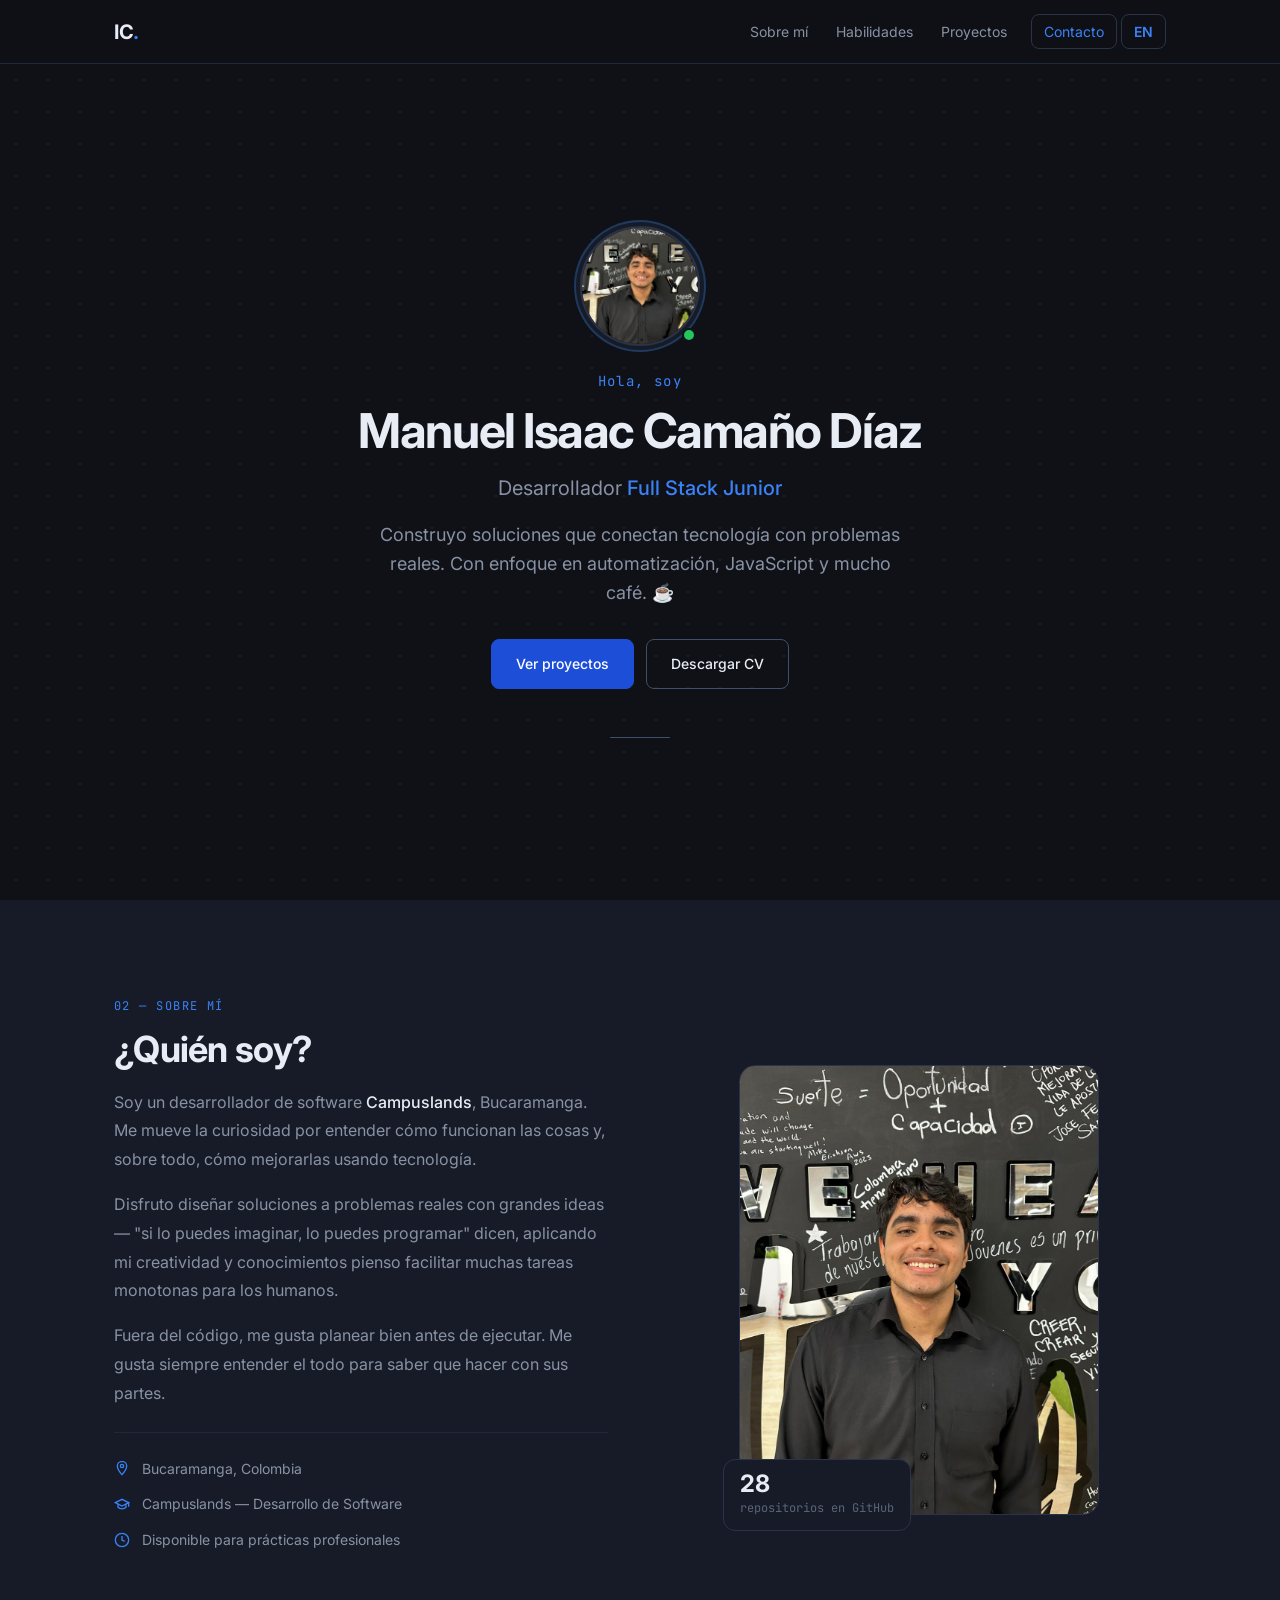
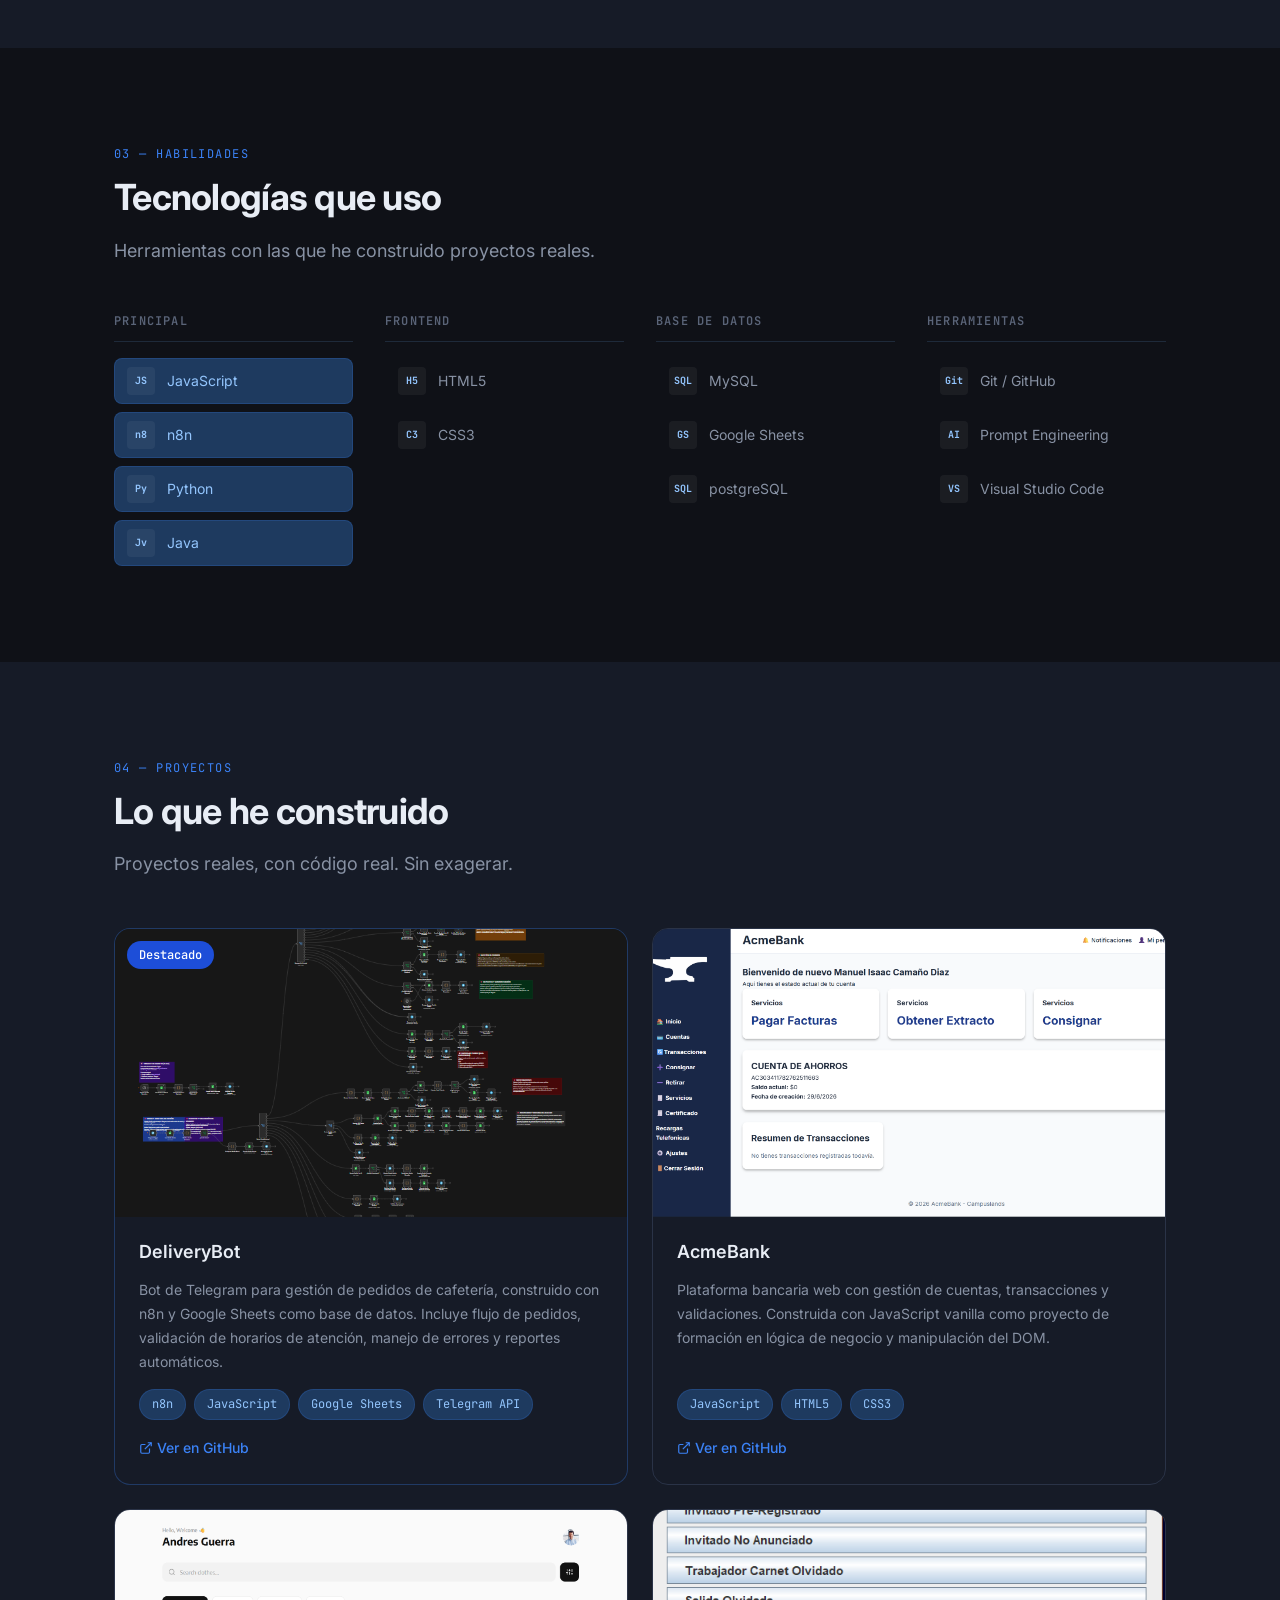
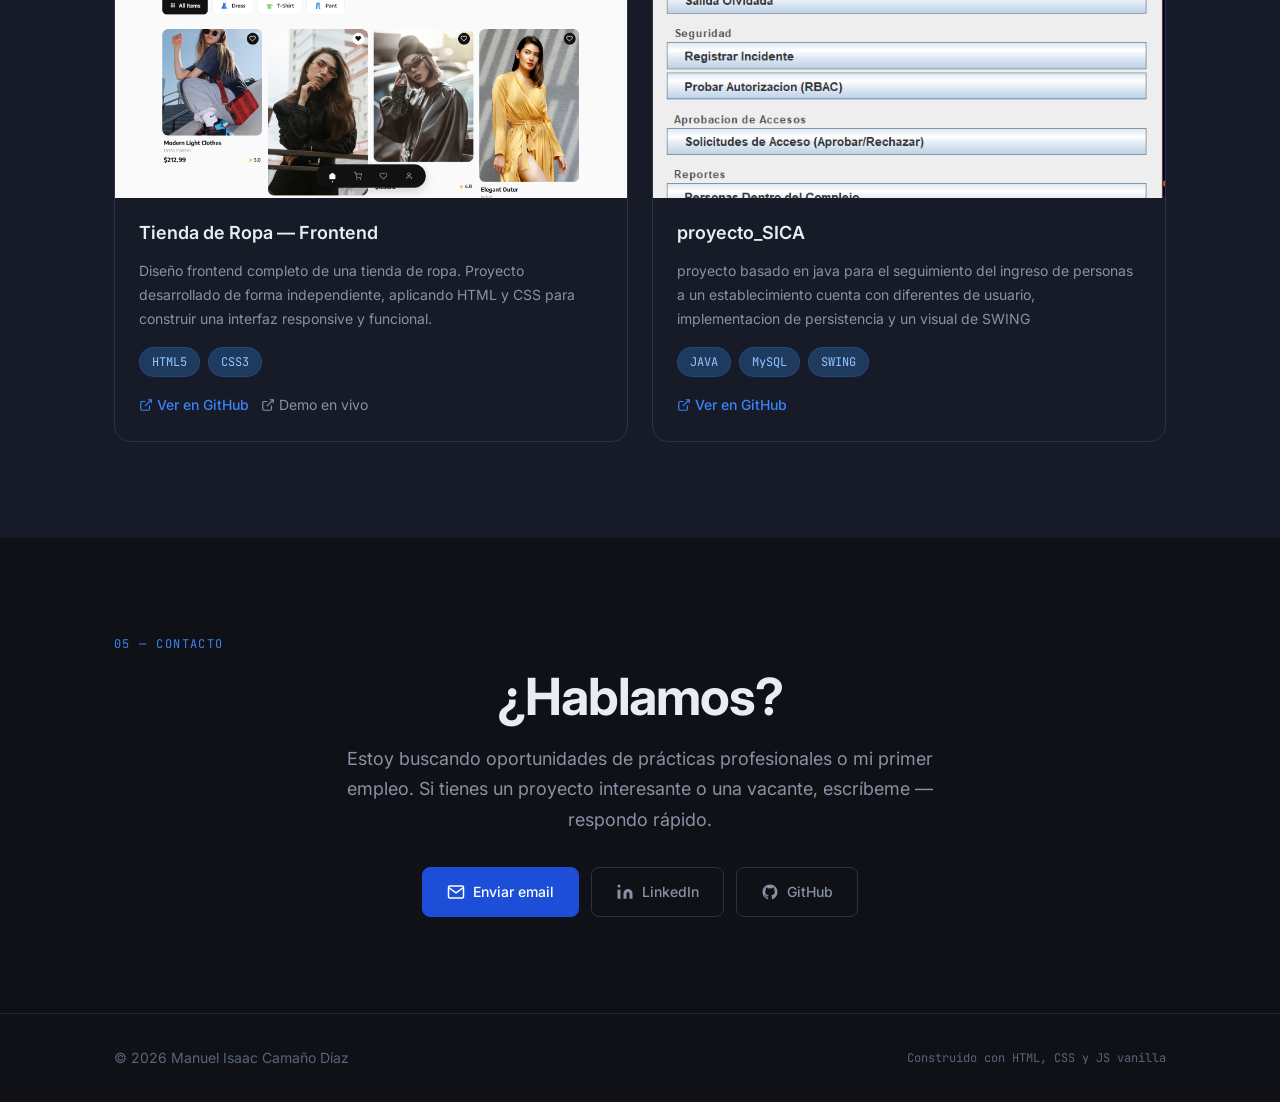
==== commit 302a98f1: "refactor: :sparkles: actualizacion de datos cambio de distintas secciones como los proyectos habilid" ====
--- a/index.html
+++ b/index.html
@@ -82,6 +82,16 @@
         <li>
           <!-- Botón de contacto destacado -->
           <a href="#contacto" class="navbar__link navbar__link--cta">Contacto</a>
+        </li>
+        <li>
+          <button
+            class="navbar__language"
+            id="language-toggle"
+            type="button"
+            aria-label="Cambiar a inglés"
+          >
+            EN
+          </button>
         </li>
       </ul>
 
@@ -189,7 +199,7 @@
                  Consejo: sé auténtico, no uses frases genéricas como
                  "apasionado por la tecnología". Cuenta algo real. -->
             <p class="about__paragraph">
-              Soy estudiante de desarrollo de software en
+              Soy un desarrollador de software
               <strong>Campuslands</strong>, Bucaramanga. Me mueve la curiosidad
               por entender cómo funcionan las cosas y, sobre todo, cómo
               mejorarlas usando tecnología.
@@ -204,7 +214,7 @@
 
             <p class="about__paragraph">
               Fuera del código, me gusta planear bien antes de ejecutar.
-              Me gustas siempre entender el todo para saber que hacer con sus partes.
+              Me gusta siempre entender el todo para saber que hacer con sus partes.
             </p>
 
             <!-- Datos rápidos: información visual y escaneable -->
@@ -249,7 +259,7 @@
               />
               <!-- Tarjeta flotante con una stat -->
               <div class="about__stat-card">
-                <span class="about__stat-number">19</span>
+                <span class="about__stat-number">28</span>
                 <span class="about__stat-label">repositorios en GitHub</span>
               </div>
             </div>
@@ -325,6 +335,10 @@
               <li class="skills__item">
                 <span class="skills__icon" aria-hidden="true">GS</span>
                 Google Sheets
+              </li>
+              <li class="skills__item">
+                <span class="skills__icon" aria-hidden="true">SQL</span>
+                postgreSQL
               </li>
             </ul>
           </div>
@@ -517,7 +531,7 @@
               <div class="project-card__links">
                 <!-- 🔗 REEMPLAZA: URL del repo -->
                 <a
-                  href="https://github.com/manuelisaaccamanidiaz-lgtm/Frontend_de_una_tienda_de_ropa.git"
+                  href="https://github.com/manuelisaaccamanidiaz-lgtm/ecommerce.git"
                   class="project-card__link project-card__link--primary"
                   target="_blank"
                   rel="noopener noreferrer"
@@ -535,11 +549,11 @@
                      📸 REEMPLAZA con la URL de tu demo en vivo
                      Si no tienes demo, borra este enlace completo -->
                 <a
-                  href="https://manuelisaaccamanidiaz-lgtm.github.io/tienda-ropa"
+                  href="https://manuelisaaccamanidiaz-lgtm.github.io/ecommerce/"
                   class="project-card__link"
                   target="_blank"
                   rel="noopener noreferrer"
-                  aria-label="Ver demo en vivo de la tienda de ropa"
+                  aria-label="Ver demo en vivo de ecommerce"
                 >
                   Demo en vivo
                   <svg width="14" height="14" viewBox="0 0 24 24" fill="none" stroke="currentColor" stroke-width="2" aria-hidden="true">
@@ -554,24 +568,57 @@
           </article>
 
           <!-- ====================================================
-            TARJETA EXTRA: Enlace al perfil de GitHub
-            No es un proyecto, es una invitación a ver más
+            SICA proyecto de java para seguimiento de ingreso de personas
           ==================================================== -->
-          <article class="project-card project-card--ghost" aria-label="Ver más proyectos en GitHub">
-            <a
-              href="https://github.com/manuelisaaccamanidiaz-lgtm"
-              target="_blank"
-              rel="noopener noreferrer"
-              class="project-card__github-link"
-              aria-label="Ver todos los repositorios de Isaac en GitHub"
-            >
-              <!-- Ícono de GitHub en SVG -->
-              <svg class="project-card__github-icon" viewBox="0 0 24 24" fill="currentColor" aria-hidden="true">
-                <path d="M12 2C6.477 2 2 6.484 2 12.017c0 4.425 2.865 8.18 6.839 9.504.5.092.682-.217.682-.483 0-.237-.008-.868-.013-1.703-2.782.605-3.369-1.343-3.369-1.343-.454-1.158-1.11-1.466-1.11-1.466-.908-.62.069-.608.069-.608 1.003.07 1.531 1.032 1.531 1.032.892 1.53 2.341 1.088 2.91.832.092-.647.35-1.088.636-1.338-2.22-.253-4.555-1.113-4.555-4.951 0-1.093.39-1.988 1.029-2.688-.103-.253-.446-1.272.098-2.65 0 0 .84-.27 2.75 1.026A9.564 9.564 0 0112 6.844c.85.004 1.705.115 2.504.337 1.909-1.296 2.747-1.027 2.747-1.027.546 1.379.202 2.398.1 2.651.64.7 1.028 1.595 1.028 2.688 0 3.848-2.339 4.695-4.566 4.943.359.309.678.92.678 1.855 0 1.338-.012 2.419-.012 2.747 0 .268.18.58.688.482A10.019 10.019 0 0022 12.017C22 6.484 17.522 2 12 2z"/>
-              </svg>
-              <span class="project-card__github-text">Ver más proyectos</span>
-              <span class="project-card__github-sub">github.com/manuelisaaccamanidiaz-lgtm</span>
-            </a>
+          <article class="project-card" aria-label="Proyecto SICA">
+
+            <div class="project-card__image-wrapper">
+              <!-- 📸 REEMPLAZA: nombre de la imagen de tu proyecto -->
+              <img
+                src="assets/img/proyecto-sica.jpg"
+                alt="Captura de pantalla de SICA"
+                class="project-card__image"
+                loading="lazy"
+              />
+            </div>
+
+            <div class="project-card__body">
+
+              <!-- 📝 REEMPLAZA: nombre de tu repositorio -->
+              <h3 class="project-card__title">proyecto_SICA</h3>
+
+              <!-- 📝 REEMPLAZA: descripción breve del proyecto -->
+              <p class="project-card__description">
+                proyecto basado en java para el seguimiento del ingreso de personas a un establecimiento
+                cuenta con diferentes de usuario, implementacion de persistencia y un visual de SWING
+              </p>
+
+              <ul class="project-card__tags" role="list" aria-label="Tecnologías usadas">
+                <!-- 📝 REEMPLAZA: agrega o elimina las tecnologías necesarias -->
+                <li class="project-card__tag">JAVA</li>
+                <li class="project-card__tag">MySQL</li>
+                <li class="project-card__tag">SWING</li>
+              </ul>
+
+              <div class="project-card__links">
+                <!-- 🔗 REEMPLAZA: URL exacta de tu repositorio -->
+                <a
+                  href="https://github.com/manuelisaaccamanidiaz-lgtm/proyecto_SICA.git"
+                  class="project-card__link project-card__link--primary"
+                  target="_blank"
+                  rel="noopener noreferrer"
+                  aria-label="Ver código de proyecto_SICA en GitHub"
+                >
+                  Ver en GitHub
+                  <svg width="14" height="14" viewBox="0 0 24 24" fill="none" stroke="currentColor" stroke-width="2" aria-hidden="true">
+                    <path d="M18 13v6a2 2 0 01-2 2H5a2 2 0 01-2-2V8a2 2 0 012-2h6"/>
+                    <polyline points="15 3 21 3 21 9"/>
+                    <line x1="10" y1="14" x2="21" y2="3"/>
+                  </svg>
+                </a>
+              </div>
+
+            </div>
           </article>
 
         </div>
@@ -622,7 +669,7 @@
                  🔗 REEMPLAZA: pon la URL de tu perfil de LinkedIn
                  Si no tienes LinkedIn aún, borra este bloque completo -->
             <a
-              href="www.linkedin.com/in/manuel-isaac-camani-diaz-707006305"
+              href="https://www.linkedin.com/in/manuel-isaac-cama%C3%B1o-diaz-707006305/"
               class="contact__btn"
               target="_blank"
               rel="noopener noreferrer"
--- a/css/styles.css
+++ b/css/styles.css
@@ -260,8 +260,8 @@
   height: var(--navbar-height);
   /* Fondo semitransparente con blur — efecto "vidrio esmerilado" */
   background-color: rgba(15, 17, 23, 0.85);
+  -webkit-backdrop-filter: blur(12px);
   backdrop-filter: blur(12px);
-  -webkit-backdrop-filter: blur(12px);
   border-bottom: 1px solid var(--border-subtle);
 }
 
@@ -312,6 +312,24 @@
   margin-left: var(--space-2);
 }
 .navbar__link--cta:hover {
+  background-color: var(--accent-subtle);
+  border-color: var(--accent-bright);
+}
+
+/* Selector de idioma */
+.navbar__language {
+  padding: var(--space-2) var(--space-3);
+  font-size: var(--text-sm);
+  font-weight: 600;
+  color: var(--accent-bright);
+  border: 1px solid var(--border-default);
+  border-radius: var(--radius-md);
+  transition: color var(--transition-fast),
+              background-color var(--transition-fast),
+              border-color var(--transition-fast);
+}
+.navbar__language:hover {
+  color: var(--text-primary);
   background-color: var(--accent-subtle);
   border-color: var(--accent-bright);
 }
@@ -972,6 +990,7 @@
     right: 0;
     flex-direction: column;
     background-color: rgba(15, 17, 23, 0.98);
+    -webkit-backdrop-filter: blur(12px);
     backdrop-filter: blur(12px);
     border-bottom: 1px solid var(--border-default);
     padding: var(--space-4);
@@ -987,6 +1006,11 @@
     width: 100%;
     text-align: center;
   }
+  .navbar__language {
+    padding: var(--space-3) var(--space-4);
+    font-size: var(--text-base);
+    width: 100%;
+  }
   .navbar__toggle { display: flex; }
 
   /* Foto más pequeña en móvil */
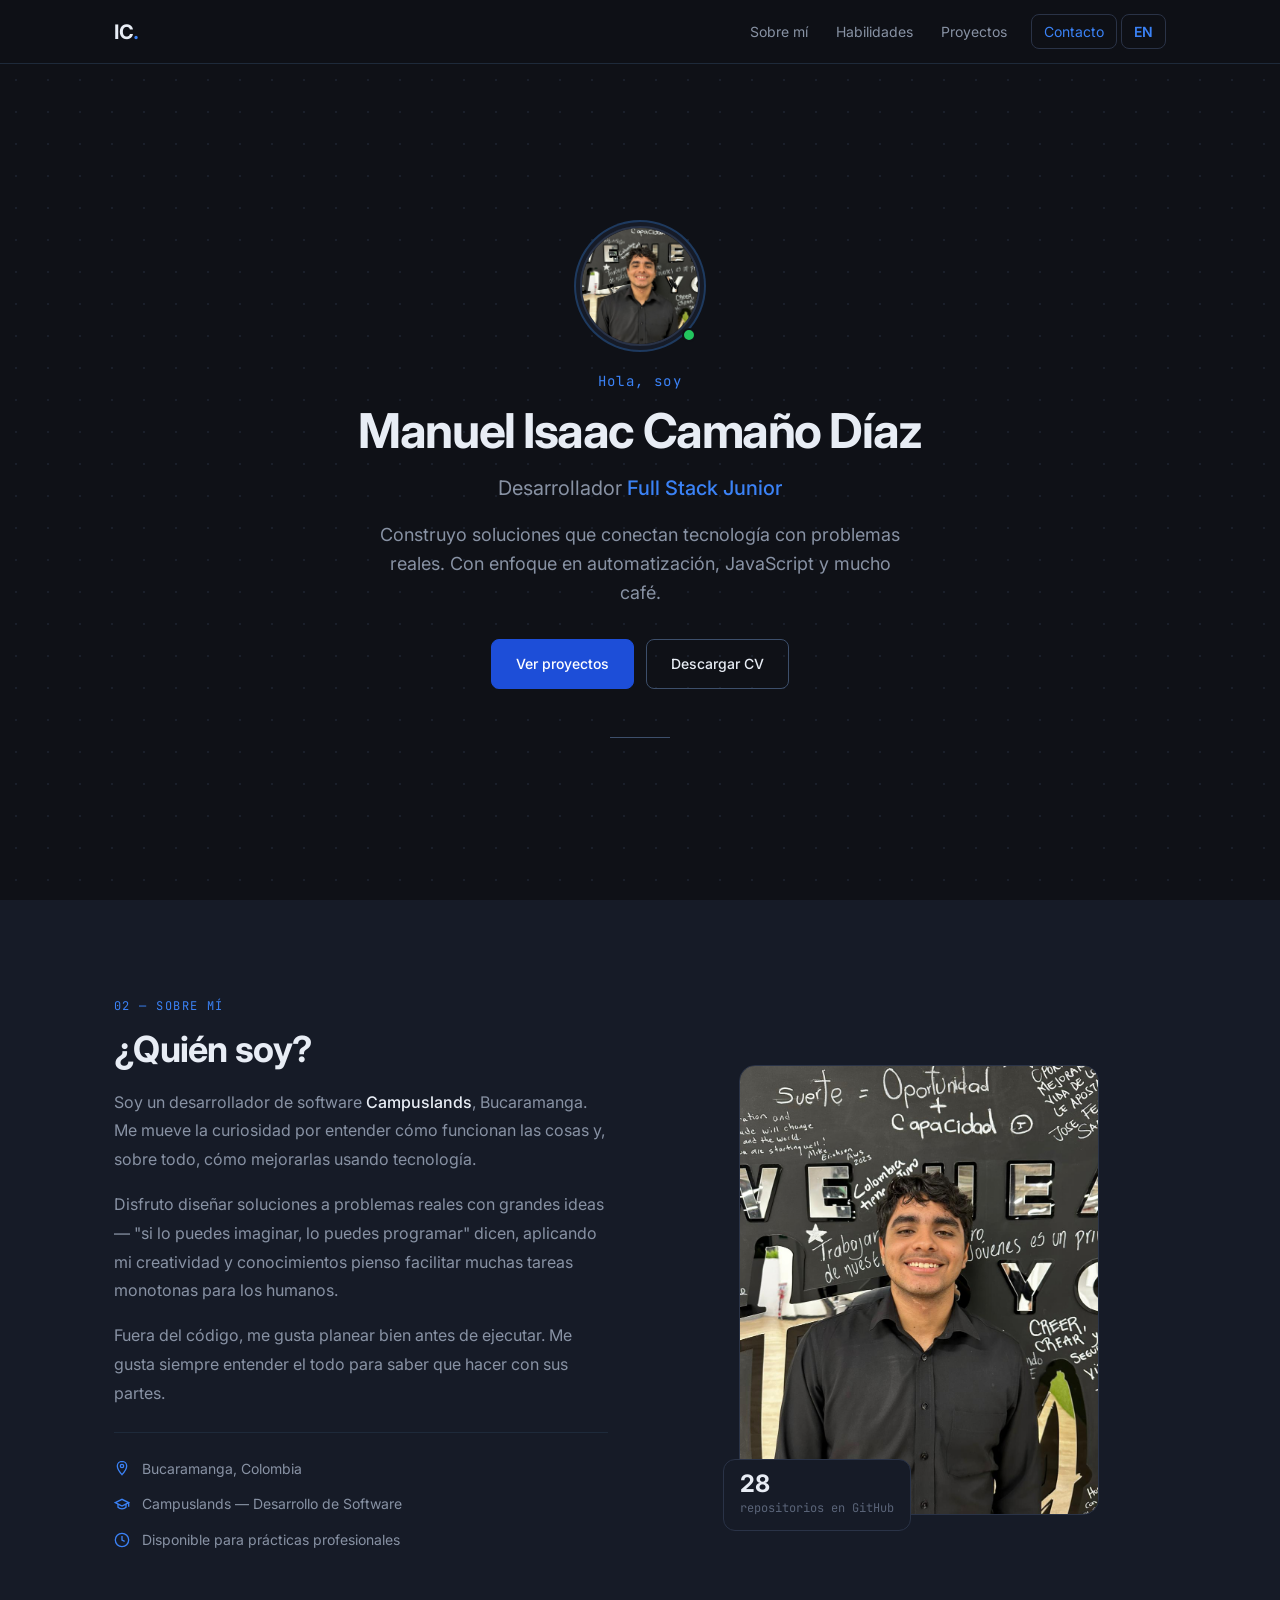
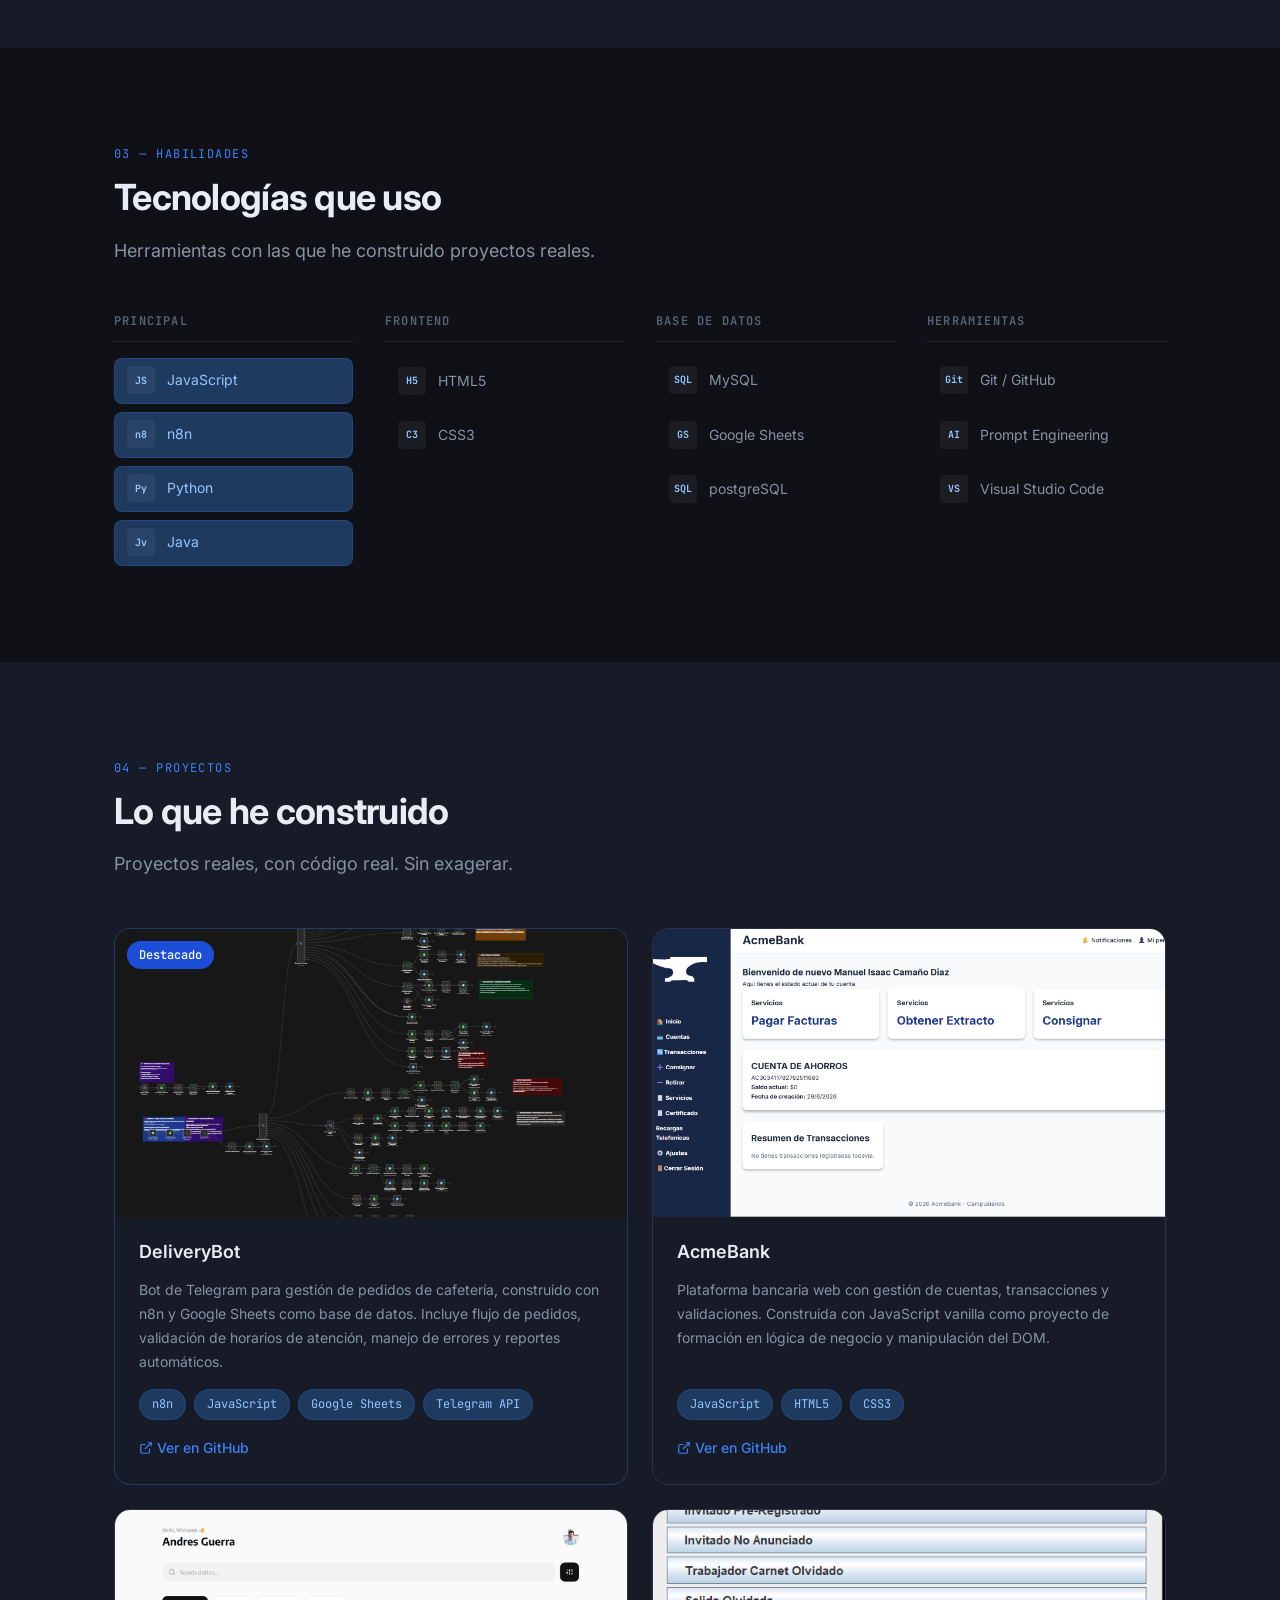
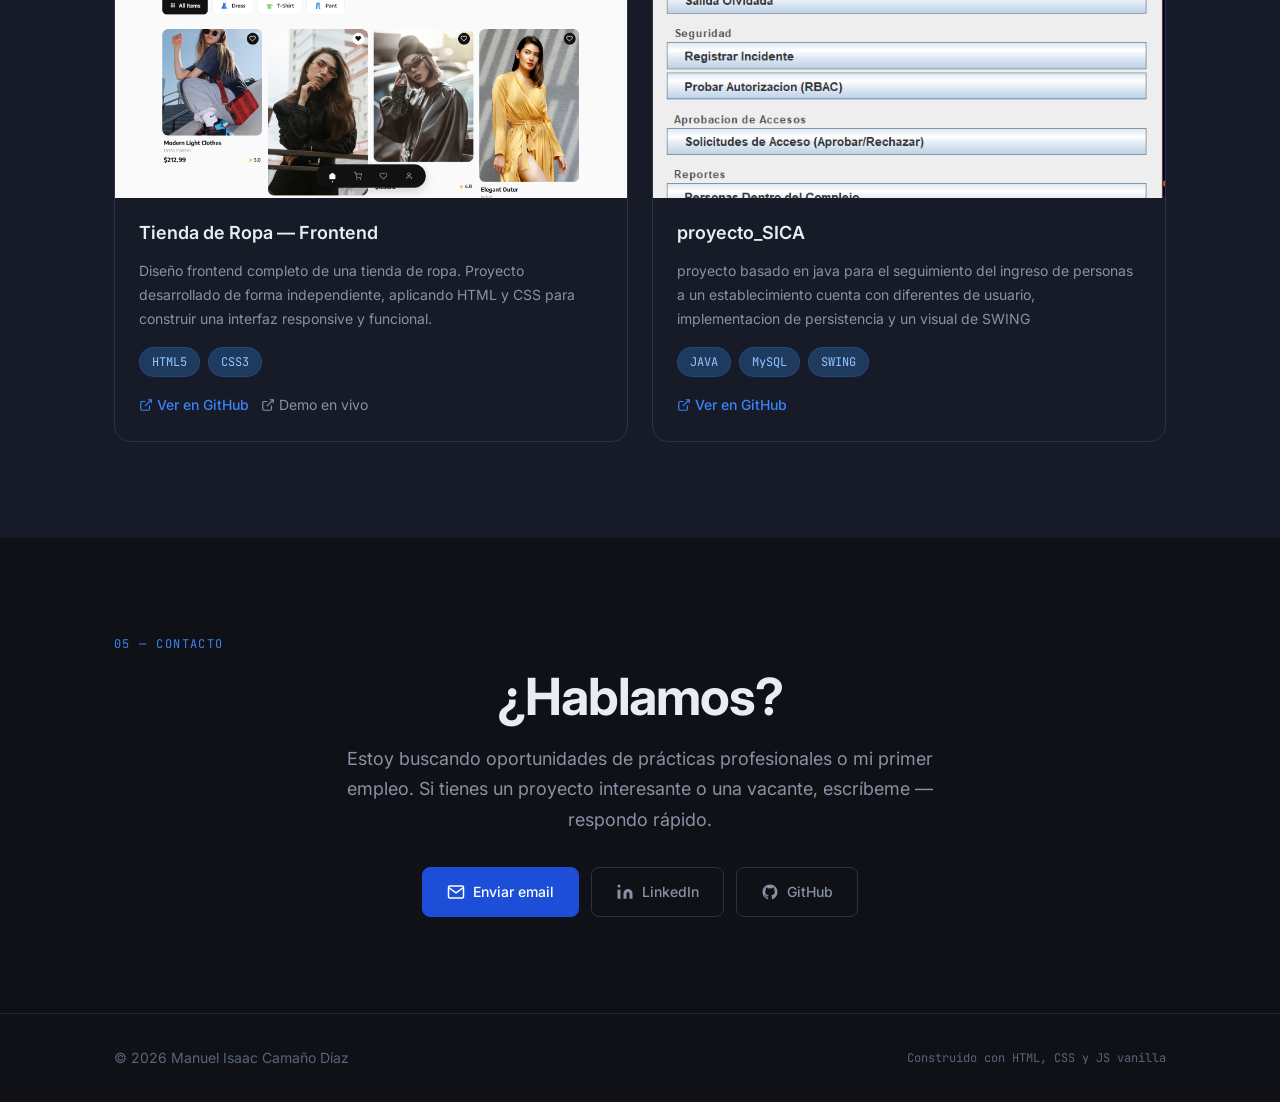
==== commit 247aa81d: "style: :fire: mejora y arreglos minimos arreglo de ciertas cosas" ====
--- a/index.html
+++ b/index.html
@@ -3,7 +3,7 @@
 
 <head>
   <meta charset="UTF-8" />
-  <meta name="viewport" content="width=device-width, initial-scale=1.0" />
+  <meta name="viewport" content="width=device-width, initial-scale=1.0, viewport-fit=cover" />
 
   <!-- ============================================================
     SEO BÁSICO — Ayuda a que Google te encuentre y muestre bien
@@ -43,7 +43,7 @@
     FAVICON — El ícono pequeño que aparece en la pestaña
     📸 REEMPLAZA: crea un favicon en https://favicon.io/
   ============================================================ -->
-  <link rel="icon" type="image/png" href="assets/img/favicon.ico" />
+  <link rel="icon" type="image/x-icon" href="assets/img/favicon.ico" sizes="16x16 32x32 48x48" />
 </head>
 
 <body>
@@ -146,7 +146,7 @@
                📝 REEMPLAZA: ajusta si quieres cambiar el mensaje -->
           <p class="hero__description">
             Construyo soluciones que conectan tecnología con problemas reales.
-            Con enfoque en automatización, JavaScript y mucho café. ☕
+            Con enfoque en automatización, JavaScript y mucho café.
           </p>
 
           <!-- Botones de acción principales -->
--- a/css/styles.css
+++ b/css/styles.css
@@ -186,7 +186,8 @@
   width: 100%;
   max-width: var(--container-max);
   margin: 0 auto;
-  padding: 0 var(--container-pad);
+  padding-left: max(var(--container-pad), env(safe-area-inset-left));
+  padding-right: max(var(--container-pad), env(safe-area-inset-right));
 }
 
 /* Ocultar visualmente pero mantener accesible para lectores de pantalla */
@@ -272,7 +273,8 @@
   height: 100%;
   max-width: var(--container-max);
   margin: 0 auto;
-  padding: 0 var(--container-pad);
+  padding-left: max(var(--container-pad), env(safe-area-inset-left));
+  padding-right: max(var(--container-pad), env(safe-area-inset-right));
 }
 
 /* Logo con iniciales */
@@ -368,6 +370,7 @@
 ================================================================ */
 .hero {
   min-height: 100vh;
+  min-height: 100dvh;
   display: flex;
   align-items: center;
   padding-top: var(--navbar-height);
@@ -994,6 +997,7 @@
     backdrop-filter: blur(12px);
     border-bottom: 1px solid var(--border-default);
     padding: var(--space-4);
+    padding-bottom: max(var(--space-4), env(safe-area-inset-bottom));
     gap: var(--space-2);
     z-index: 99;
   }
@@ -1016,6 +1020,13 @@
   /* Foto más pequeña en móvil */
   .hero__avatar { width: 88px; height: 88px; }
 
+  .hero__content { padding: var(--space-16) 0; }
+  .hero__name,
+  .hero__role,
+  .hero__description { max-width: 100%; overflow-wrap: anywhere; }
+  .hero__role { font-size: var(--text-lg); }
+  .hero__description { font-size: var(--text-base); }
+
   /* Botones en columna en pantallas muy pequeñas */
   .hero__actions { flex-direction: column; align-items: center; }
   .btn { width: 100%; justify-content: center; max-width: 280px; }
@@ -1023,6 +1034,20 @@
   /* Skills: una columna */
   .skills__categories { grid-template-columns: 1fr; }
 
+  .project-card__body { padding: var(--space-4); }
+  .project-card__links { flex-wrap: wrap; }
+  .contact__btn { justify-content: center; }
+
   /* Footer en columna */
   .footer__inner { flex-direction: column; text-align: center; }
 }
+
+@media (max-width: 380px) {
+  :root { --container-pad: var(--space-3); }
+
+  .hero__name { font-size: var(--text-2xl); }
+  .hero__actions,
+  .contact__links { width: 100%; }
+  .btn,
+  .contact__btn { max-width: none; }
+}
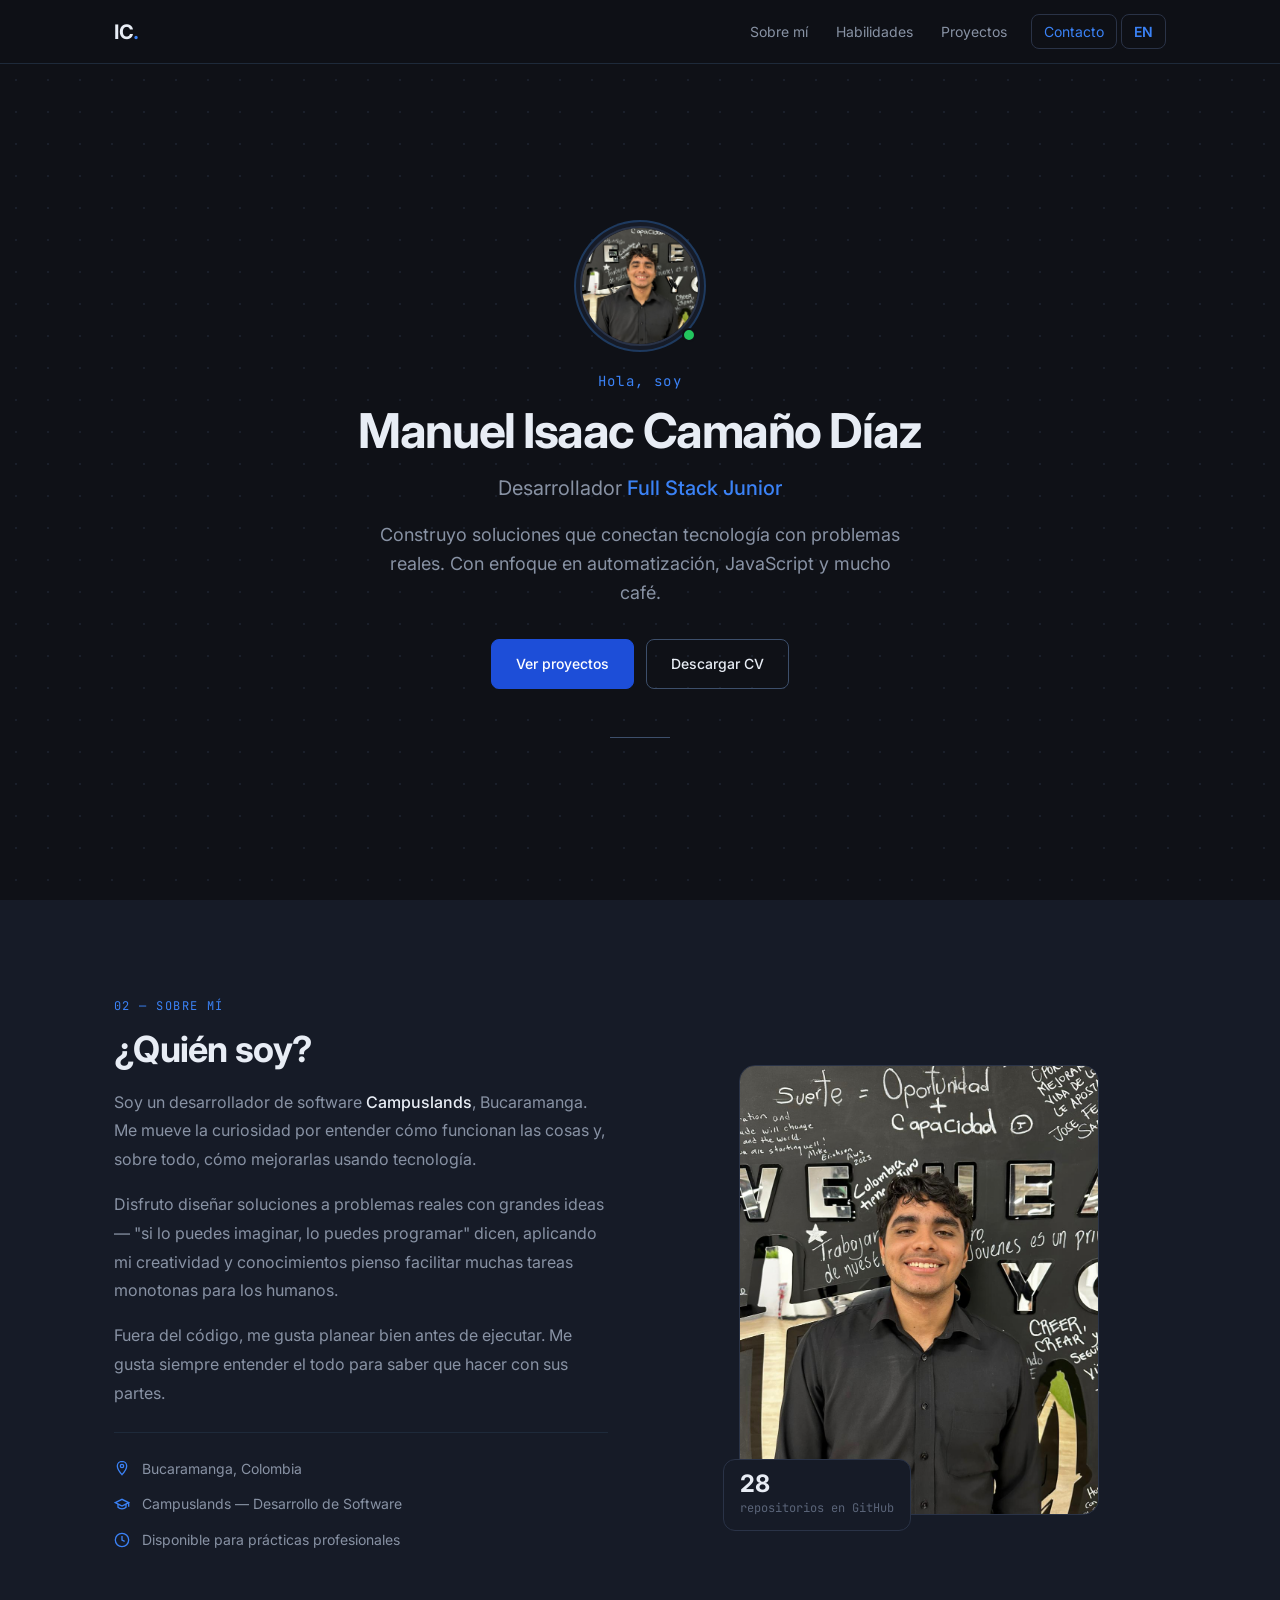
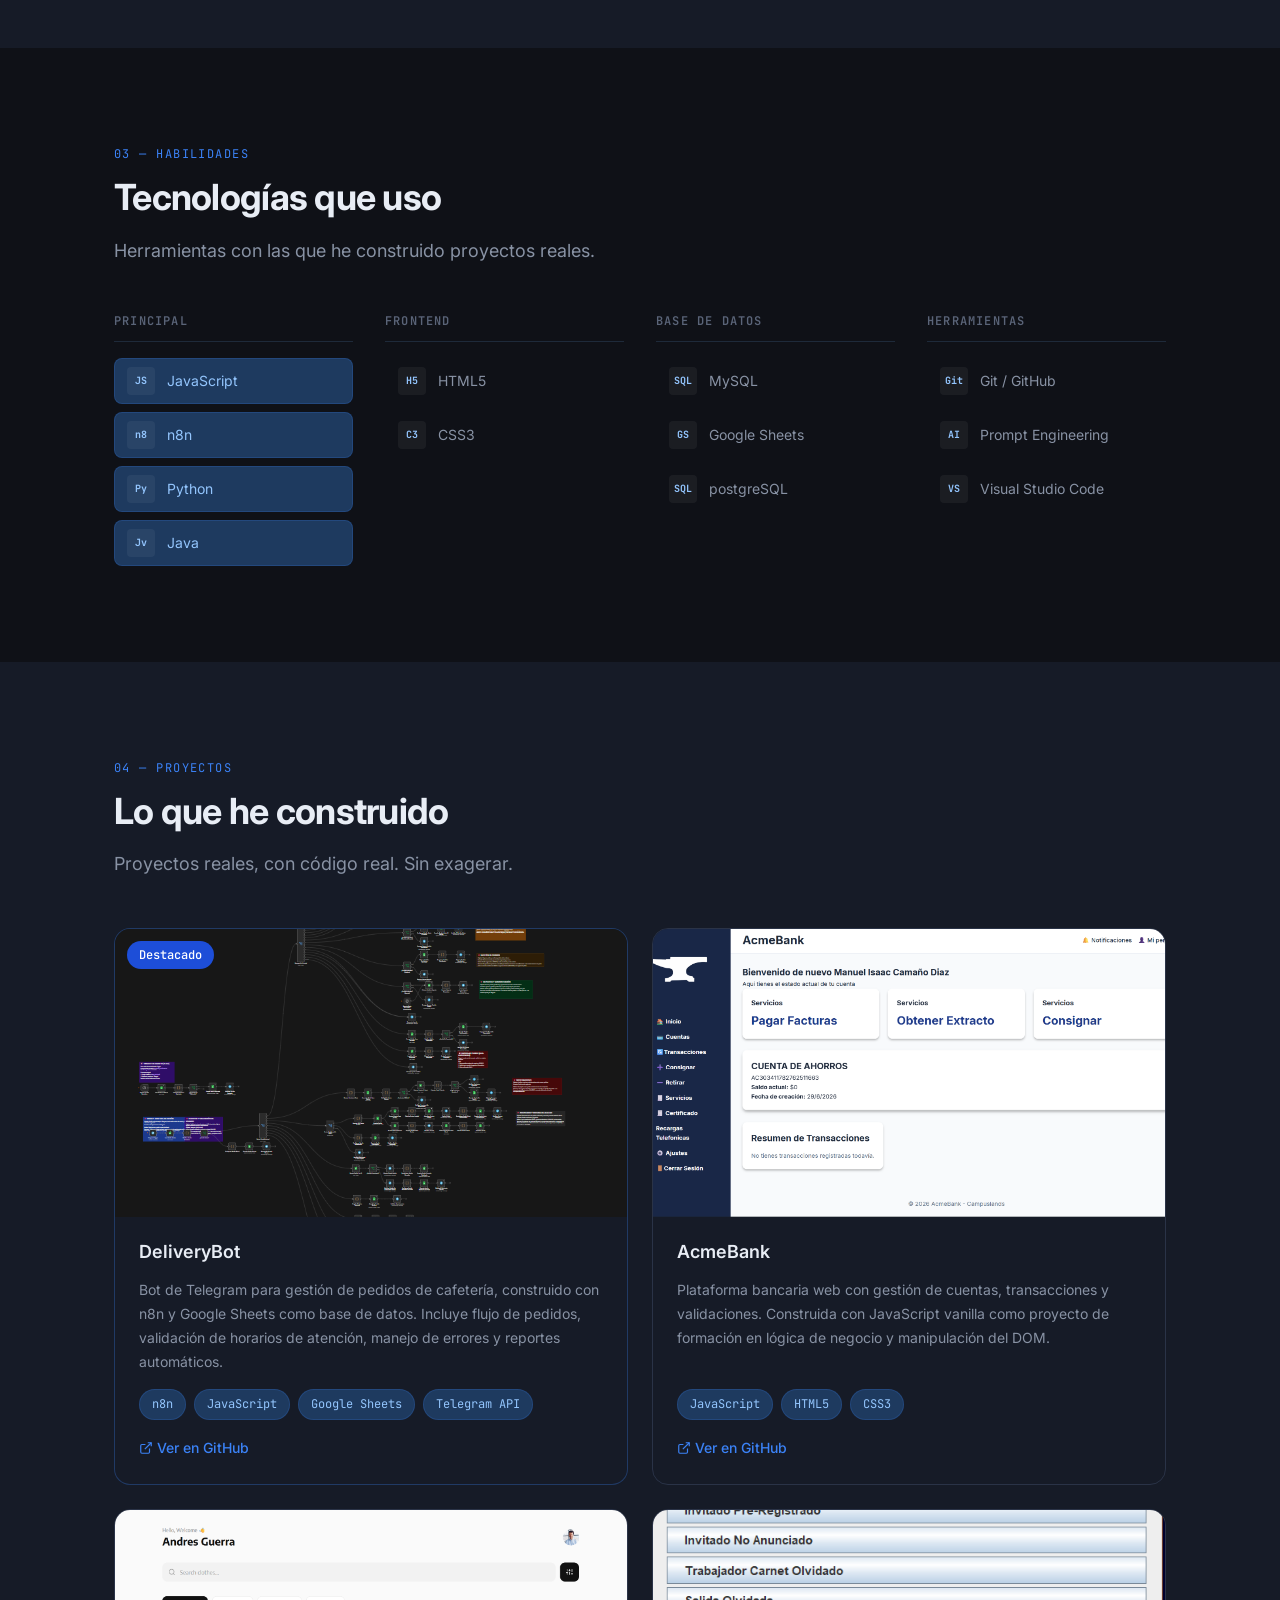
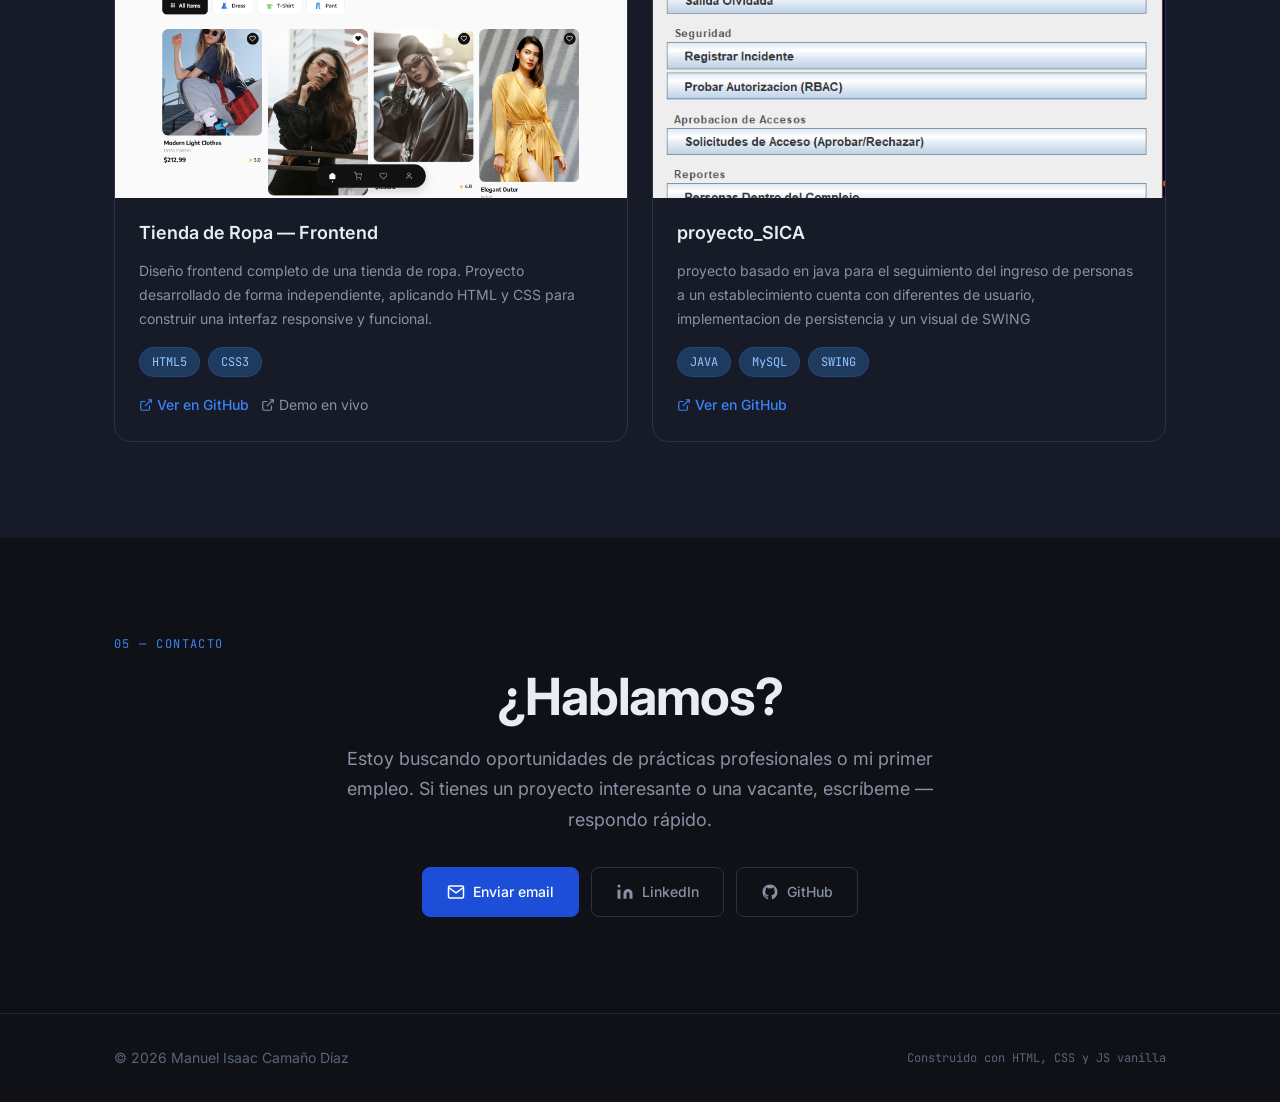
==== commit 2c388b75: "refactor: :fire: cambios minimos cambios minimos de texto" ====
--- a/index.html
+++ b/index.html
@@ -7,7 +7,7 @@
 
   <!-- ============================================================
     SEO BÁSICO — Ayuda a que Google te encuentre y muestre bien
-    📝 REEMPLAZA: ajusta título, descripción y palabras clave
+    REEMPLAZA: ajusta título, descripción y palabras clave
   ============================================================ -->
   <title>Manuel Isaac Camaño Díaz — Desarrollador Full Stack Junior</title>
   <meta name="description" content="Portafolio de Manuel Isaac Camaño Díaz, desarrollador Full Stack Junior con enfoque en automatización, JavaScript y n8n." />
@@ -17,7 +17,7 @@
   <!-- ============================================================
     OPEN GRAPH — Cómo se ve el enlace cuando lo compartes en
     LinkedIn, WhatsApp, Twitter, etc.
-    📸 REEMPLAZA: sube una imagen de 1200x630px a assets/img/
+    REEMPLAZA: sube una imagen de 1200x630px a assets/img/
   ============================================================ -->
   <meta property="og:title" content="Manuel Isaac Camaño Díaz — Desarrollador Full Stack Junior" />
   <meta property="og:description" content="Portafolio de Isaac Camaño, desarrollador con enfoque en automatización e IA." />
@@ -39,11 +39,8 @@
   <!-- Hoja de estilos principal (se crea en la Etapa 5) -->
   <link rel="stylesheet" href="css/styles.css" />
 
-  <!-- ============================================================
-    FAVICON — El ícono pequeño que aparece en la pestaña
-    📸 REEMPLAZA: crea un favicon en https://favicon.io/
-  ============================================================ -->
-  <link rel="icon" type="image/x-icon" href="assets/img/favicon.ico" sizes="16x16 32x32 48x48" />
+  <!-- Favicon: assets/img/favicon.ico -->
+  <link rel="icon" type="image/x-icon" href="assets/img/favicon.ico?v=2" sizes="16x16 32x32 48x48" />
 </head>
 
 <body>
@@ -117,7 +114,7 @@
         <div class="hero__content">
 
           <!-- Foto de perfil
-               📸 REEMPLAZA: pon tu foto en assets/img/foto-perfil.jpg
+               REEMPLAZA: pon tu foto en assets/img/foto-perfil.jpg
                Recomendado: cuadrada, fondo neutro, mínimo 400x400px -->
           <div class="hero__avatar-wrapper">
             <img
@@ -143,7 +140,7 @@
           </p>
 
           <!-- Descripción breve — tu propuesta de valor en 2 líneas
-               📝 REEMPLAZA: ajusta si quieres cambiar el mensaje -->
+               REEMPLAZA: ajusta si quieres cambiar el mensaje -->
           <p class="hero__description">
             Construyo soluciones que conectan tecnología con problemas reales.
             Con enfoque en automatización, JavaScript y mucho café.
@@ -158,7 +155,7 @@
             </a>
 
             <!-- CTA secundario: descarga el CV
-                 📄 REEMPLAZA: exporta tu CV como PDF y ponlo en assets/cv/
+                 REEMPLAZA: exporta tu CV como PDF y ponlo en assets/cv/
                  Puedes crearlo gratis en https://www.canva.com/ -->
             <a
               href="assets/cv/isaac-camano-cv.pdf"
@@ -195,7 +192,7 @@
           <div class="about__text">
             <h2 class="section__title" id="about-title">¿Quién soy?</h2>
 
-            <!-- 📝 REEMPLAZA: escribe tu presentación personal aquí
+            <!-- REEMPLAZA: escribe tu presentación personal aquí
                  Consejo: sé auténtico, no uses frases genéricas como
                  "apasionado por la tecnología". Cuenta algo real. -->
             <p class="about__paragraph">
@@ -247,7 +244,7 @@
           </div>
 
           <!-- Columna derecha: imagen/detalle visual
-               📸 REEMPLAZA (opcional): puedes poner una segunda foto
+               REEMPLAZA (opcional): puedes poner una segunda foto
                o dejarlo como espacio decorativo con CSS -->
           <div class="about__visual" aria-hidden="true">
             <div class="about__image-frame">
@@ -388,7 +385,7 @@
           <article class="project-card project-card--featured" aria-label="Proyecto DeliveryBot">
 
             <!-- Imagen del proyecto
-                 📸 REEMPLAZA: haz una captura de pantalla del bot
+                 REEMPLAZA: haz una captura de pantalla del bot
                  o del workflow en n8n y ponla en assets/img/ -->
             <div class="project-card__image-wrapper">
               <img
@@ -405,7 +402,7 @@
 
               <h3 class="project-card__title">DeliveryBot</h3>
 
-              <!-- 📝 REEMPLAZA si quieres cambiar la descripción -->
+              <!-- REEMPLAZA si quieres cambiar la descripción -->
               <p class="project-card__description">
                 Bot de Telegram para gestión de pedidos de cafetería, construido
                 con n8n y Google Sheets como base de datos. Incluye flujo de
@@ -423,7 +420,7 @@
 
               <!-- Links del proyecto -->
               <div class="project-card__links">
-                <!-- 🔗 REEMPLAZA: pon la URL exacta de tu repo -->
+                <!-- REEMPLAZA: pon la URL exacta de tu repo -->
                 <a
                   href="https://github.com/manuelisaaccamanidiaz-lgtm/Proyecto_DeliveryBot_CamanoDiazManuelIsaac.git"
                   class="project-card__link project-card__link--primary"
@@ -450,7 +447,7 @@
           <article class="project-card" aria-label="Proyecto AcmeBank">
 
             <div class="project-card__image-wrapper">
-              <!-- 📸 REEMPLAZA: captura de pantalla de la plataforma -->
+              <!-- REEMPLAZA: captura de pantalla de la plataforma -->
               <img
                 src="assets/img/proyecto-acmebank.jpg"
                 alt="Captura de pantalla de la plataforma bancaria AcmeBank"
@@ -463,7 +460,7 @@
 
               <h3 class="project-card__title">AcmeBank</h3>
 
-              <!-- 📝 REEMPLAZA: ajusta la descripción con más detalles reales -->
+              <!-- REEMPLAZA: ajusta la descripción con más detalles reales -->
               <p class="project-card__description">
                 Plataforma bancaria web con gestión de cuentas, transacciones
                 y validaciones. Construida con JavaScript vanilla como proyecto
@@ -477,7 +474,7 @@
               </ul>
 
               <div class="project-card__links">
-                <!-- 🔗 REEMPLAZA: URL exacta del repo de AcmeBank -->
+                <!-- REEMPLAZA: URL exacta del repo de AcmeBank -->
                 <a
                   href="https://github.com/manuelisaaccamanidiaz-lgtm/AcmeBank.git"
                   class="project-card__link project-card__link--primary"
@@ -503,7 +500,7 @@
           <article class="project-card" aria-label="Proyecto tienda de ropa">
 
             <div class="project-card__image-wrapper">
-              <!-- 📸 REEMPLAZA: captura de la tienda -->
+              <!-- REEMPLAZA: captura de la tienda -->
               <img
                 src="assets/img/proyecto-tienda.jpg"
                 alt="Captura de pantalla del frontend de tienda de ropa"
@@ -516,7 +513,7 @@
 
               <h3 class="project-card__title">Tienda de Ropa — Frontend</h3>
 
-              <!-- 📝 REEMPLAZA si quieres agregar más detalle -->
+              <!-- REEMPLAZA si quieres agregar más detalle -->
               <p class="project-card__description">
                 Diseño frontend completo de una tienda de ropa. Proyecto
                 desarrollado de forma independiente, aplicando HTML y CSS
@@ -529,7 +526,7 @@
               </ul>
 
               <div class="project-card__links">
-                <!-- 🔗 REEMPLAZA: URL del repo -->
+                <!-- REEMPLAZA: URL del repo -->
                 <a
                   href="https://github.com/manuelisaaccamanidiaz-lgtm/ecommerce.git"
                   class="project-card__link project-card__link--primary"
@@ -546,7 +543,7 @@
                 </a>
 
                 <!-- Si tienes el proyecto desplegado en GitHub Pages:
-                     📸 REEMPLAZA con la URL de tu demo en vivo
+                     REEMPLAZA con la URL de tu demo en vivo
                      Si no tienes demo, borra este enlace completo -->
                 <a
                   href="https://manuelisaaccamanidiaz-lgtm.github.io/ecommerce/"
@@ -573,7 +570,7 @@
           <article class="project-card" aria-label="Proyecto SICA">
 
             <div class="project-card__image-wrapper">
-              <!-- 📸 REEMPLAZA: nombre de la imagen de tu proyecto -->
+              <!-- REEMPLAZA: nombre de la imagen de tu proyecto -->
               <img
                 src="assets/img/proyecto-sica.jpg"
                 alt="Captura de pantalla de SICA"
@@ -584,24 +581,24 @@
 
             <div class="project-card__body">
 
-              <!-- 📝 REEMPLAZA: nombre de tu repositorio -->
+              <!-- REEMPLAZA: nombre de tu repositorio -->
               <h3 class="project-card__title">proyecto_SICA</h3>
 
-              <!-- 📝 REEMPLAZA: descripción breve del proyecto -->
+              <!-- REEMPLAZA: descripción breve del proyecto -->
               <p class="project-card__description">
                 proyecto basado en java para el seguimiento del ingreso de personas a un establecimiento
                 cuenta con diferentes de usuario, implementacion de persistencia y un visual de SWING
               </p>
 
               <ul class="project-card__tags" role="list" aria-label="Tecnologías usadas">
-                <!-- 📝 REEMPLAZA: agrega o elimina las tecnologías necesarias -->
+                <!-- REEMPLAZA: agrega o elimina las tecnologías necesarias -->
                 <li class="project-card__tag">JAVA</li>
                 <li class="project-card__tag">MySQL</li>
                 <li class="project-card__tag">SWING</li>
               </ul>
 
               <div class="project-card__links">
-                <!-- 🔗 REEMPLAZA: URL exacta de tu repositorio -->
+                <!-- REEMPLAZA: URL exacta de tu repositorio -->
                 <a
                   href="https://github.com/manuelisaaccamanidiaz-lgtm/proyecto_SICA.git"
                   class="project-card__link project-card__link--primary"
@@ -640,7 +637,7 @@
             ¿Hablamos?
           </h2>
 
-          <!-- 📝 REEMPLAZA: ajusta el mensaje si quieres -->
+          <!-- REEMPLAZA: ajusta el mensaje si quieres -->
           <p class="contact__description">
             Estoy buscando oportunidades de prácticas profesionales o mi
             primer empleo. Si tienes un proyecto interesante o una vacante,
@@ -651,7 +648,7 @@
           <div class="contact__links">
 
             <!-- Email — CTA principal
-                 📧 REEMPLAZA: pon tu correo real aquí -->
+                 REEMPLAZA: pon tu correo real aquí -->
             <a
               href="mailto:manuelisaaccamanidiaz@gmail.com"
               class="contact__btn contact__btn--primary"
@@ -666,7 +663,7 @@
             </a>
 
             <!-- LinkedIn
-                 🔗 REEMPLAZA: pon la URL de tu perfil de LinkedIn
+                 REEMPLAZA: pon la URL de tu perfil de LinkedIn
                  Si no tienes LinkedIn aún, borra este bloque completo -->
             <a
               href="https://www.linkedin.com/in/manuel-isaac-cama%C3%B1o-diaz-707006305/"
@@ -714,7 +711,7 @@
     <div class="container footer__inner">
 
       <!-- Crédito -->
-      <!-- 📝 REEMPLAZA: cambia el año si es necesario -->
+      <!-- REEMPLAZA: cambia el año si es necesario -->
       <p class="footer__text">
         © 2026 Manuel Isaac Camaño Díaz
       </p>
